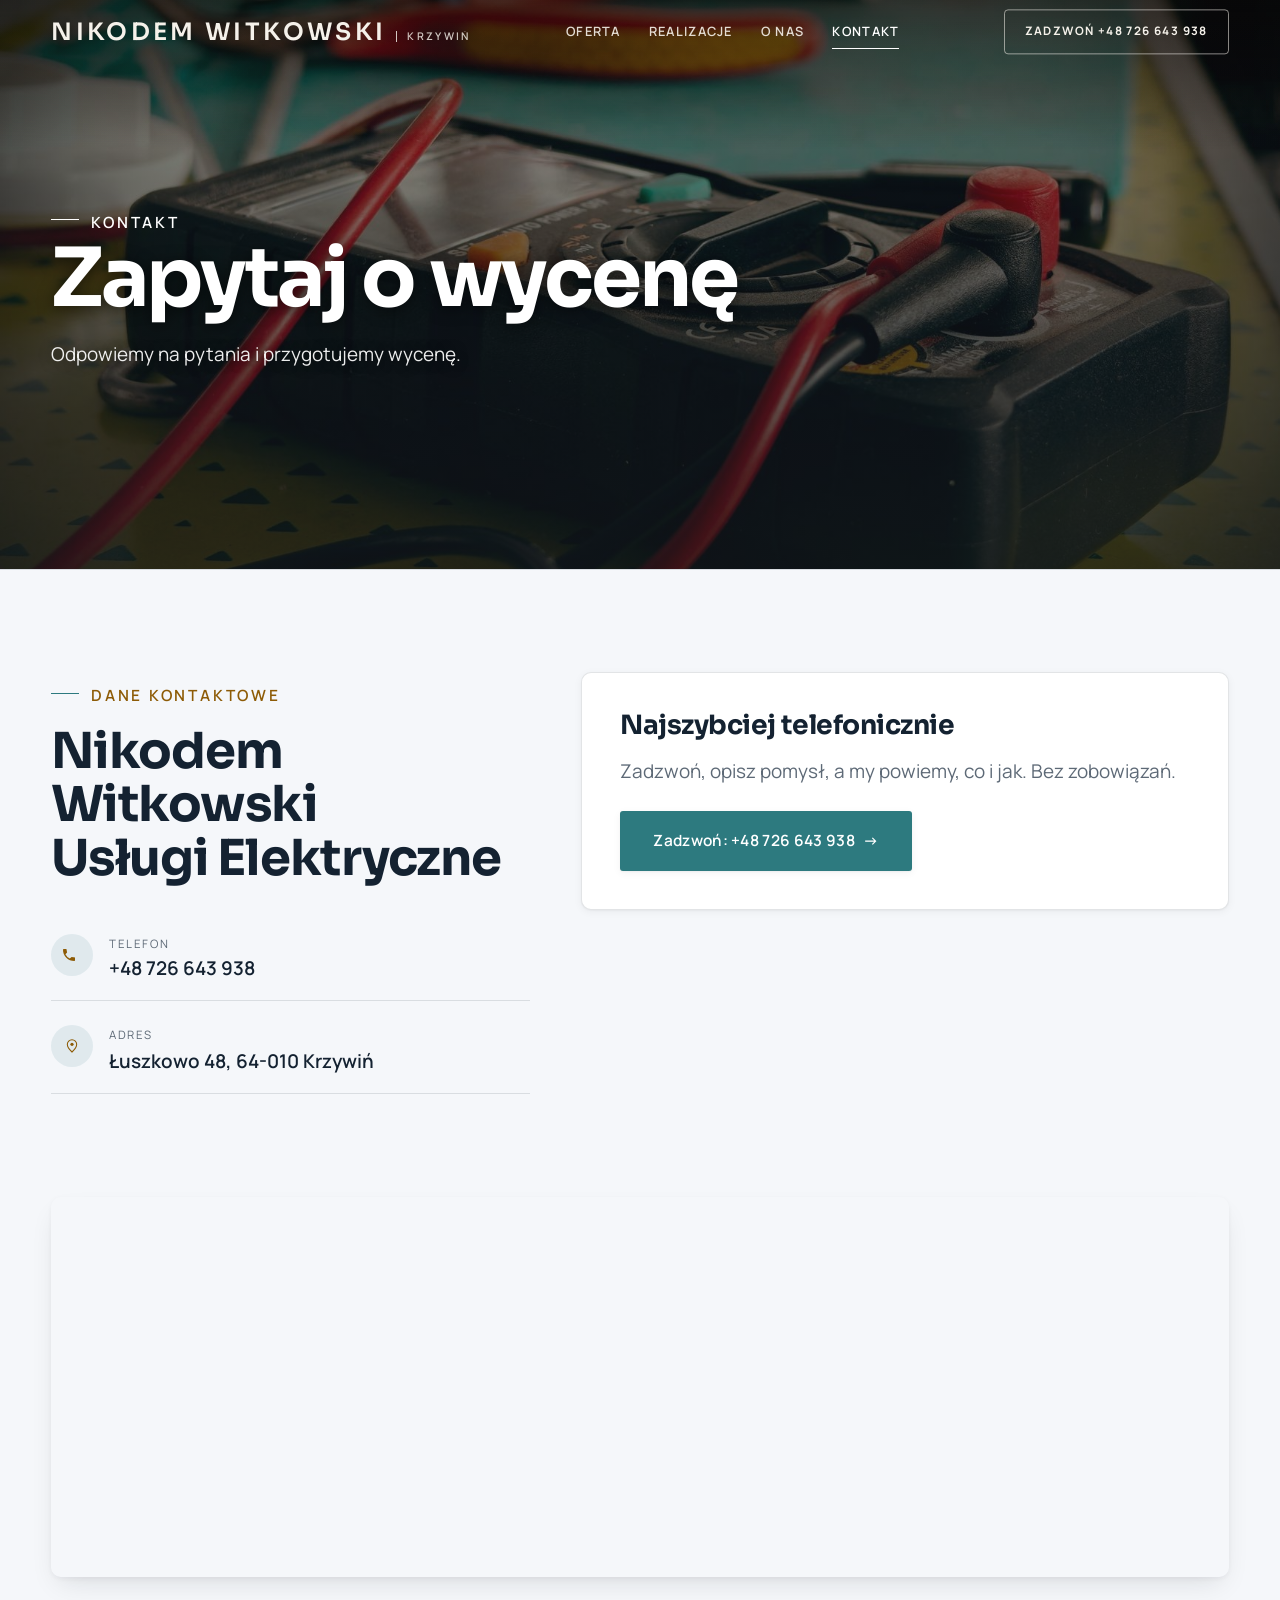
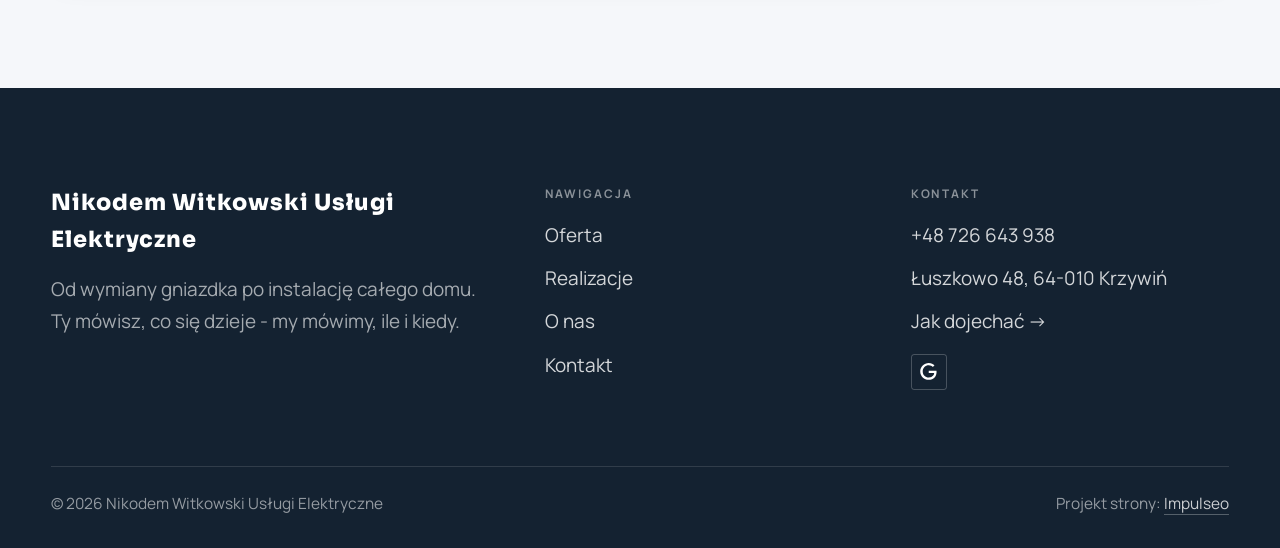
==== kontakt.html @ 025c67f3 "Strona demo: nikodem-witkowski-uslugi-elektryczne" ====
<!DOCTYPE html>
<html lang="pl">
<head>
<meta charset="UTF-8">
<meta name="viewport" content="width=device-width, initial-scale=1.0">
<title>Kontakt - Nikodem Witkowski Usługi Elektryczne</title>
<meta name="description" content="Kontakt Nikodem Witkowski Usługi Elektryczne - Łuszkowo 48, 64-010 Krzywiń">
<link rel="canonical" href="https://kris20032.github.io/nikodem-witkowski-uslugi-elektryczne/kontakt.html">
<meta name="robots" content="noindex, nofollow">
<meta property="og:type" content="website">
<meta property="og:locale" content="pl_PL">
<meta property="og:site_name" content="Nikodem Witkowski Usługi Elektryczne">
<meta property="og:title" content="Kontakt - Nikodem Witkowski Usługi Elektryczne">
<meta property="og:description" content="Kontakt Nikodem Witkowski Usługi Elektryczne - Łuszkowo 48, 64-010 Krzywiń">
<meta property="og:url" content="https://kris20032.github.io/nikodem-witkowski-uslugi-elektryczne/kontakt.html">
<meta property="og:image" content="https://kris20032.github.io/nikodem-witkowski-uslugi-elektryczne/img/og.jpg">
<meta property="og:image:width" content="1200">
<meta property="og:image:height" content="630">
<meta name="twitter:card" content="summary_large_image">
<link rel="preconnect" href="https://fonts.googleapis.com">
<link rel="preconnect" href="https://fonts.gstatic.com" crossorigin>
<link href="https://fonts.googleapis.com/css2?family=Sora:wght@600;700;800&family=Manrope:wght@400;500;600&display=swap" rel="stylesheet">
<link rel="stylesheet" href="assets/styles.css?v=4cf474de">
</head>
<body>

<header class="nav">
  <div class="wrap nav-inner">
    <a class="brand" href="index.html"><span class="name">Nikodem Witkowski</span><span class="sub">Krzywiń</span></a>
    <nav class="nav-links">
      <a href="oferta.html">Oferta</a>
      <a href="realizacje.html">Realizacje</a>
      <a href="o-nas.html">O nas</a>
      <a href="kontakt.html" class="active" aria-current="page">Kontakt</a>
      <a href="tel:+48726643938" class="btn btn-accent">Zadzwoń +48 726 643 938</a>
    </nav>
    <button class="nav-toggle" aria-label="Menu"><span></span><span></span><span></span></button>
  </div>
</header>

<main>
<section class="pagehead">
  <img src="img/g6.jpg" alt="Nikodem Witkowski Usługi Elektryczne - Zapytaj o wycenę" width="1731" height="1300" decoding="async">
  <div class="wrap">
    <span class="eyebrow">Kontakt</span>
    <h1>Zapytaj o wycenę</h1>
    <p>Odpowiemy na pytania i przygotujemy wycenę.</p>
  </div>
</section>
<section>
  <div class="wrap contact-grid">
    <div class="reveal">
      <span class="eyebrow">Dane kontaktowe</span>
      <h2 style="margin:var(--space-4) 0 var(--space-6)">Nikodem Witkowski Usługi Elektryczne</h2>
      <div class="info-list">
        <div class="info-row"><div class="ic"><svg class="ico-tel" width="16" height="16" viewBox="0 0 24 24" fill="none" aria-hidden="true"><path d="M6.6 10.8a15.5 15.5 0 0 0 6.6 6.6l2.2-2.2a1 1 0 0 1 1-.24 11.4 11.4 0 0 0 3.6.58 1 1 0 0 1 1 1V20a1 1 0 0 1-1 1A17 17 0 0 1 3 4a1 1 0 0 1 1-1h3.5a1 1 0 0 1 1 1c0 1.25.2 2.46.58 3.6a1 1 0 0 1-.25 1l-2.23 2.2Z" fill="currentColor"/></svg></div><div><div class="lbl">Telefon</div><a class="val" href="tel:+48726643938">+48 726 643 938</a></div></div>
        <div class="info-row"><div class="ic"><svg class="ico-pin" width="16" height="16" viewBox="0 0 24 24" fill="none" aria-hidden="true"><path d="M12 21s7-6.1 7-11.5A7 7 0 0 0 5 9.5C5 14.9 12 21 12 21Z" stroke="currentColor" stroke-width="1.6" fill="none"/><circle cx="12" cy="9.5" r="2.4" fill="currentColor"/></svg></div><div><div class="lbl">Adres</div><div class="val">Łuszkowo 48, 64-010 Krzywiń</div></div></div>
      </div>
    </div>
    <div class="reveal">
      <div class="form">
        <h3 style="margin-bottom:var(--space-4)">Najszybciej telefonicznie</h3>
        <p class="muted" style="margin-bottom:var(--space-5)">Zadzwoń, opisz pomysł, a my powiemy, co i jak. Bez zobowiązań.</p>
        <a href="tel:+48726643938" class="btn btn-accent" style="justify-content:center">Zadzwoń: +48 726 643 938 <span class="arr">→</span></a>
      </div>
    </div>
  </div>
</section>
<section style="padding-top:0">
  <div class="wrap reveal">
    <iframe class="map" title="Nikodem Witkowski Usługi Elektryczne - Krzywiń" src="https://maps.google.com/maps?q=52.0218185%2C16.8650344&z=15&output=embed" loading="lazy" referrerpolicy="no-referrer-when-downgrade"></iframe>
  </div>
</section>
</main>

<footer>
  <div class="wrap">
    <div class="foot-grid">
      <div class="foot-brand">
        <div class="name">Nikodem Witkowski Usługi Elektryczne</div>
        <p>Od wymiany gniazdka po instalację całego domu. Ty mówisz, co się dzieje - my mówimy, ile i kiedy.</p>
      </div>
      <div class="foot-col">
        <h4>Nawigacja</h4>
        <a href="oferta.html">Oferta</a>
        <a href="realizacje.html">Realizacje</a>
        <a href="o-nas.html">O nas</a>
        <a href="kontakt.html">Kontakt</a>
      </div>
      <div class="foot-col">
        <h4>Kontakt</h4>
        <a href="tel:+48726643938">+48 726 643 938</a>
        <p>Łuszkowo 48, 64-010 Krzywiń</p>
        <a href="https://maps.google.com/?cid=7391784618655946044&g_mp=Cidnb29nbGUubWFwcy5wbGFjZXMudjEuUGxhY2VzLlNlYXJjaFRleHQQAhgEIAA" target="_blank" rel="noopener">Jak dojechać →</a>
      <div class="foot-soc">
        <a class="soc" href="https://maps.google.com/?cid=7391784618655946044&g_mp=Cidnb29nbGUubWFwcy5wbGFjZXMudjEuUGxhY2VzLlNlYXJjaFRleHQQAhgEIAA" target="_blank" rel="noopener" aria-label="Google - Nikodem Witkowski Usługi Elektryczne"><svg viewBox="0 0 24 24" aria-hidden="true" focusable="false"><path d="M12.48 10.92v3.28h7.84c-.24 1.84-.853 3.187-1.787 4.133-1.147 1.147-2.933 2.4-6.053 2.4-4.827 0-8.6-3.893-8.6-8.72s3.773-8.72 8.6-8.72c2.6 0 4.507 1.027 5.907 2.347l2.307-2.307C18.747 1.44 16.133 0 12.48 0 5.867 0 .307 5.387.307 12s5.56 12 12.173 12c3.573 0 6.267-1.173 8.373-3.36 2.16-2.16 2.84-5.213 2.84-7.667 0-.76-.053-1.467-.173-2.053H12.48z" fill="currentColor"/></svg></a>
      </div>
      </div>
    </div>
    <div class="foot-bot">
      <span>© 2026 Nikodem Witkowski Usługi Elektryczne</span>
      <span>Projekt strony: <a class="foot-credit" href="https://impulseo.pl" target="_blank" rel="noopener">Impulseo</a></span>
    </div>
  </div>
</footer>
<div class="sticky-call"><a class="sc-call" href="tel:+48726643938"><svg class="ico-tel" width="16" height="16" viewBox="0 0 24 24" fill="none" aria-hidden="true"><path d="M6.6 10.8a15.5 15.5 0 0 0 6.6 6.6l2.2-2.2a1 1 0 0 1 1-.24 11.4 11.4 0 0 0 3.6.58 1 1 0 0 1 1 1V20a1 1 0 0 1-1 1A17 17 0 0 1 3 4a1 1 0 0 1 1-1h3.5a1 1 0 0 1 1 1c0 1.25.2 2.46.58 3.6a1 1 0 0 1-.25 1l-2.23 2.2Z" fill="currentColor"/></svg> Zadzwoń</a><a class="sc-quote" href="kontakt.html">Zadzwoń po wycenę</a></div>
<div class="demo-wazne" data-do="2026-11-03" data-cykl="3" hidden><svg class="dw-ico" width="13" height="13" viewBox="0 0 24 24" fill="none" aria-hidden="true"><circle cx="12" cy="12" r="8.6" stroke="currentColor" stroke-width="1.8"/><path d="M12 7.2V12l3.3 2" stroke="currentColor" stroke-width="1.8" stroke-linecap="round"/></svg><span class="dw-txt"></span></div>

<script src="assets/main.js"></script>
</body>
</html>
---- assets/styles.css ----
/* ============================================================
   STOLBASZ — premium, architektoniczny B2B fit-out
   Jasna paleta, zero brązu. System wg premium-web-craft.
   Projekt strony: Impulseo (impulseo.pl)
   ============================================================ */

:root{
  /* PALETA — jasna, architektoniczna, chłodna */
  --paper:#f5f7fa;          /* główne tło */
  --paper-2:#e7edf3;        /* sekcje alternatywne (chłodny jasny szary) */
  --paper-3:#e7edf3;        /* delikatne wypełnienia */
  --ink:#142231;            /* tekst główny — chłodny grafit */
  --ink-soft:#2c3e52;       /* nagłówki drugorzędne */
  --muted:#697785;          /* tekst poboczny */
  --line:rgba(20,34,49,.12);/* hairline */
  --accent:#e8a00c;         /* stonowany petrol-slate — jedyny akcent */
  --accent-d:#c47f06;
  --accent-soft:rgba(232,160,12,.10);
  --dark:#142231;           /* sekcje ciemne (stopka/CTA) */

  /* HOVER ZDJĘĆ — JEDEN standard dla całego silnika (decyzja K. 04.08.2026, artefakt z wariantami).
     AKTUALNE (K.+Szymon 09.08.2026, wybór z artefaktu 6 wariantów): zoom 1.05 przy 1.4s -
     przy tak długim czasie mocniejszy kadr NIE skacze, tylko „oddycha". Poprzedni standard
     (1.02 / .55s z 04.08) odbierany jako dynamiczny i szybki.
     Spoczynek lekko przygaszony, ale TYLKO tam, gdzie jest mysz (@media hover:hover) —
     na telefonie zdjęcia zostają w pełnej jasności. */
  --img-zoom:1.05;                   /* K.+Szymon 09.08: wariant F z artefaktu porównawczego */
  --img-rest:brightness(.95) saturate(.99);
  --img-hot:brightness(1.06) saturate(1.05);
  --img-dur:1.4s;                    /* K.+Szymon 09.08 (wariant F): powoli = elegancko */
  --img-ease:cubic-bezier(.16,.84,.44,1);  /* miękki ogon, efekt „oddychania" */

  /* ODSTĘPY — skala 4/8 */
  --space-1:4px; --space-2:8px; --space-3:12px; --space-4:16px; --space-5:24px;
  --space-6:32px; --space-7:48px; --space-8:64px; --space-9:96px; --space-10:128px;

  /* TYPOGRAFIA — fluid clamp() (skala podbita 16.07.2026: większe, czytelniejsze litery — uwaga Adama) */
  --text-sm:clamp(.9rem,.87rem + .12vw,1rem);
  --text-base:clamp(1.08rem,1.04rem + .18vw,1.2rem);
  --text-lg:clamp(1.24rem,1.15rem + .34vw,1.44rem);
  --text-h3:clamp(1.34rem,1.22rem + .55vw,1.66rem);
  --text-h2:clamp(2.1rem,1.66rem + 2.1vw,3.1rem);
  --text-h1:clamp(2.9rem,2.1rem + 4vw,5.1rem);

  /* PROMIENIE — architektoniczne, raczej ostre */
  --r-sm:3px; --r-md:6px; --r-lg:10px;

  /* RUCH */
  --ease:cubic-bezier(.25,.46,.45,.94); --dur:.24s;

  /* CIENIE — miękkie, warstwowe */
  --sh-sm:0 1px 2px rgba(16,24,32,.04), 0 2px 8px rgba(16,24,32,.05);
  --sh-md:0 2px 6px rgba(16,24,32,.05), 0 12px 28px -8px rgba(16,24,32,.12);
  --sh-lg:0 6px 14px rgba(16,24,32,.07), 0 26px 56px -18px rgba(16,24,32,.22);

  --hairline:1px solid var(--line);

  --font-display:'Sora','Manrope',sans-serif;
  --font-body:'Manrope',sans-serif;
}

*{box-sizing:border-box;margin:0;padding:0}
html{scroll-behavior:smooth}
body{
  font-family:var(--font-body);
  font-size:var(--text-base);
  line-height:1.65;
  color:var(--ink);
  background:var(--paper);
  -webkit-font-smoothing:antialiased;
  text-rendering:optimizeLegibility;
}
img{max-width:100%;height:auto;display:block}  /* height:auto = width/height z atrybutów trzyma proporcje (TOP#12) */
a{color:inherit;text-decoration:none}

.wrap{width:min(92%,1180px);margin-inline:auto}
section{padding-block:clamp(52px,6.5vw,96px)}

h1,h2,h3{font-family:var(--font-display);font-weight:700;line-height:1.08;letter-spacing:-.02em;color:var(--ink)}
h1{font-size:var(--text-h1);letter-spacing:-.035em}
h2{font-size:var(--text-h2);letter-spacing:-.025em}
h3{font-size:var(--text-h3)}
/* MIARA — długość wiersza. WCAG 2.2 SC 1.4.8: max 80 znaków; Butterick: 45–90.
   68ch daje realnie 72–78 znaków polskiego tekstu, czyli z zapasem pod granicą.
   Wcześniej limit miał TYLKO <p> — <li>, <blockquote> i <dd> nie miały żadnego,
   i to jedyny powód, dla którego 23 bloki na dwóch oddanych stronach jadą po
   83–106 znaków w wierszu (pomiar 07.08.2026, bramka `miara`).
   ⚠️ Listy i definicje ograniczamy TYLKO bez klasy: `ul`/`ol` z klasą to u nas
   układ (siatki kafli, menu), a nie tekst ciągły — tam miarę wyznacza układ. */
/* 60ch, nie 68ch (K. 10.08): po zmianie fontów na węższe kroje (DM Sans i spółka)
   w 68ch mieściło się ~90 znaków - bramka pikselowa słusznie zgłaszała przekroczenie
   granicy 80. Pomiar na żywej przeglądarce: 60ch = 90 znaków, 53ch = ~78 znaków, czyli normę WCAG 1.4.8. */
:root{ --miara:53ch }
p{max-width:min(100%,var(--miara))}
blockquote,
ul:not([class])>li, ol:not([class])>li,
dl:not([class])>dd{max-width:min(100%,var(--miara))}

/* ⚠️ Świadomie BEZ wyjątku `.tile p,.card p,.svc p{max-width:none}`, choć nasuwa się sam:
   te akapity BYŁY już ograniczone (stare `p{max-width:65ch}`), więc „wyjątek" nie odblokowałby
   niczego nowego — tylko ROZLUŹNIŁ stan sprzed zmiany na wszystkich demach naraz.
   `figcaption` żadna z reguł wyżej nie dotyczy, więc też nie potrzebuje zwolnienia. */

/* ŁAMANIE. `balance` wyrównuje długości wierszy w nagłówku, `pretty` pilnuje ostatniego
   wiersza akapitu, żeby nie został w nim jeden wyraz. Obsługiwane od Chrome 117 /
   Safari 17.5; starsze przeglądarki po prostu ignorują tę własność.
   `text-wrap:pretty` nie występowało dotąd ANI RAZ w silniku ani w repo klientów. */
h1,h2,h3,.lead,.lede{text-wrap:balance}
p,li,blockquote,dd{text-wrap:pretty}

.eyebrow{
  font-family:var(--font-body);
  font-size:var(--text-sm);
  font-weight:600;
  letter-spacing:.18em;
  text-transform:uppercase;
  color:var(--accent);
  display:inline-flex;align-items:center;gap:var(--space-3);
}
/* flex:none + margin-top = kreska trzyma się PIERWSZEJ linii. Wcześniej align-items:center
   centrowało ją względem całego bloku i przy zawinięciu (długi kicker typu
   „…WNĘTRZ · LESZNO · OD 2019") druga linia lądowała z brzydkim wcięciem. */
.eyebrow{align-items:flex-start}
.eyebrow>*,.eyebrow{text-wrap:balance}   /* dlugi kicker lamal sie na sierote typu samo „2019" w drugiej linii */
.eyebrow::before{content:"";width:28px;height:1px;background:var(--accent);display:inline-block;flex:none;margin-top:.62em}

.muted{color:var(--muted)}
.lead{font-size:var(--text-lg);line-height:1.55;color:var(--ink-soft);max-width:50ch}

/* ---------- BUTTONS ---------- */
.btn{
  display:inline-flex;align-items:center;gap:var(--space-2);
  font-weight:600;font-size:var(--text-sm);letter-spacing:.02em;
  padding:var(--space-4) var(--space-6);
  border-radius:var(--r-sm);
  transition:transform var(--dur) var(--ease),box-shadow var(--dur) var(--ease),background var(--dur) var(--ease);
  cursor:pointer;border:1px solid transparent;
}
.btn-accent{background:var(--accent);color:#fff;box-shadow:var(--sh-sm)}
.btn-accent:hover{background:var(--accent-d);transform:translateY(-2px);box-shadow:var(--sh-md)}
.btn-accent:active{transform:translateY(0);box-shadow:var(--sh-sm)}
.btn-ghost{background:transparent;color:var(--ink);border-color:var(--line)}
.btn-ghost:hover{border-color:var(--accent);color:var(--accent);transform:translateY(-2px)}
.btn-light{background:#fff;color:var(--ink);box-shadow:var(--sh-sm)}
.btn-light:hover{transform:translateY(-2px);box-shadow:var(--sh-md)}
.btn .arr{transition:transform var(--dur) var(--ease)}
.btn:hover .arr{transform:translateX(4px)}

/* ---------- NAV ---------- */
.nav{
  position:sticky;top:0;z-index:50;
  background:color-mix(in srgb,var(--paper) 88%,transparent);
  backdrop-filter:saturate(140%) blur(10px);
  border-bottom:var(--hairline);
}
.nav-inner{display:flex;align-items:center;justify-content:space-between;gap:var(--space-5);height:72px}
/* ANTY-NACHODZENIE (K. 05.08.2026): długa nazwa firmy + przycisk z pełnym numerem nie mieściły się w pasku
   i flex ściskał linki PONIŻEJ ich treści - "Kontakt" wchodził na ramkę "Zadzwoń +48 ...". Teraz ustępuje
   nazwa marki (skrót wielokropkiem), a menu i przycisk nigdy się nie kurczą ani nie zachodzą na siebie. */
.brand{display:flex;flex-direction:column;line-height:1;min-width:0;flex:0 1 auto}
.brand .name{font-family:var(--font-display);font-weight:800;font-size:1.35rem;letter-spacing:.04em;white-space:nowrap;overflow:hidden;text-overflow:ellipsis}
.brand .sub{font-size:.62rem;letter-spacing:.34em;text-transform:uppercase;color:var(--muted);margin-top:5px;white-space:nowrap;overflow:hidden;text-overflow:ellipsis}
.nav-links{display:flex;align-items:center;gap:var(--space-6);flex:0 0 auto}
.nav-links a{font-size:var(--text-sm);font-weight:500;color:var(--ink-soft);position:relative;padding-block:4px;white-space:nowrap;transition:color var(--dur) var(--ease)}
.nav-links a::after{content:"";position:absolute;left:0;bottom:0;width:0;height:1.5px;background:var(--accent);transition:width var(--dur) var(--ease)}
.nav-links a:hover,.nav-links a.active{color:var(--ink)}
.nav-links a:hover::after,.nav-links a.active::after{width:100%}
.nav-links .btn{padding:var(--space-2) var(--space-5)}
/* przyciski w nav: właściwy kolor (przebij .nav-links a) + bez podkreślenia */
.nav-links a.btn-accent{color:#fff}
.nav-links a.btn-ghost,.nav-links a.btn-light{color:var(--ink)}
/* CTA w pasku: NIE podkreślenie spod linków menu, ale ten sam przelatujący błysk,
   co na wszystkich innych przyciskach (zgłoszenie K. 13.08.2026 - „na hero jest efekt
   światła przechodzącego przez przycisk, na navbarze go nie ma, a mają być identyczne").
   Reguła `.nav-links a::after` jest silniejsza od `.btn::after`, więc trzeba jej
   geometrię wyzerować i wpisać połysk z nazwy - samo `display:none` gasiło efekt. */
.nav-links a.btn::after{
  display:block;content:"";position:absolute;inset:0;z-index:-1;pointer-events:none;
  width:auto;height:auto;border-radius:inherit;   /* kasuje geometrię podkreślenia (width:0;height:1.5px) */
  background:linear-gradient(100deg,transparent 32%,rgba(255,255,255,.20) 50%,transparent 68%);
  translate:-120% 0}
@media (prefers-reduced-motion:no-preference){
  .nav-links a.btn:hover::after{translate:120% 0;transition:translate .75s var(--mt-ease,cubic-bezier(.16,.84,.44,1))}
}
.nav-toggle{display:none;background:none;border:none;cursor:pointer;flex-direction:column;gap:5px;padding:8px}
.nav-toggle span{width:24px;height:2px;background:var(--ink);transition:var(--dur)}
/* Ciasny zakres MIĘDZY menu mobilnym a pełnym pulpitem: zbijamy odstępy i nazwę marki,
   żeby wszystko zmieściło się naturalnie, zanim w ogóle dojdzie do skracania wielokropkiem. */
@media(max-width:1280px) and (min-width:921px){
  .nav-links{gap:var(--space-4)}
  .nav-links .btn{padding:var(--space-2) var(--space-4)}
  .brand .name{font-size:1.15rem}
}

/* ---------- HERO (split) ---------- */
.hero{position:relative;overflow:hidden;border-bottom:var(--hairline)}
.hero-grid{display:grid;grid-template-columns:1.05fr .95fr;gap:clamp(24px,4vw,60px);align-items:center;
  padding-block:clamp(36px,4.5vw,64px)}
.hero-copy .eyebrow{margin-bottom:var(--space-5)}
.hero-copy h1{margin-bottom:var(--space-5)}
.hero-copy .lead{margin-bottom:var(--space-7)}
.hero-actions{display:flex;flex-wrap:wrap;gap:var(--space-4)}
.hero-art{position:relative;aspect-ratio:4/3;border-radius:var(--r-lg);overflow:hidden;box-shadow:var(--sh-lg)}
.hero-art img{width:100%;height:100%;object-fit:cover}
.hero-art::after{content:"";position:absolute;inset:0;background:linear-gradient(180deg,transparent 55%,rgba(18,24,28,.28))}
.hero-badge{position:absolute;left:var(--space-5);bottom:var(--space-5);z-index:2;
  background:rgba(252,252,251,.94);backdrop-filter:blur(4px);
  border-radius:var(--r-md);padding:var(--space-4) var(--space-5);box-shadow:var(--sh-md);max-width:78%}
.hero-badge strong{display:block;font-family:var(--font-display);font-size:1rem;letter-spacing:-.01em}
.hero-badge span{font-size:var(--text-sm);color:var(--muted)}

/* ---------- HERO duży / kinowy (strona główna) ---------- */
.hero-cine{position:relative;min-height:clamp(560px,82vh,840px);min-height:clamp(560px,82svh,840px);display:flex;align-items:center;overflow:hidden;border-bottom:var(--hairline)}
.hero-cine>img{position:absolute;inset:0;width:100%;height:100%;object-fit:cover;z-index:0}
.hero-cine::after{content:"";position:absolute;inset:0;z-index:1;
  background:linear-gradient(95deg,rgba(13,18,23,.86) 0%,rgba(13,18,23,.64) 32%,rgba(13,18,23,.24) 62%,rgba(13,18,23,.04) 100%)}
.hero-cine .wrap{position:relative;z-index:2;padding-block:var(--space-8)}
.hero-cine .hero-copy{max-width:660px}
.hero-cine .eyebrow{color:#fff;margin-bottom:var(--space-5)}
.hero-cine .eyebrow::before{background:#fff}
.hero-cine h1{color:#fff;margin-bottom:var(--space-5);font-size:clamp(2.9rem,2rem + 4.4vw,5.2rem);text-wrap:balance}
.hero-cine .lead{color:rgba(255,255,255,.92);max-width:48ch;margin-bottom:var(--space-7)}
.hero-cine .hero-actions{display:flex;flex-wrap:wrap;gap:var(--space-4)}
/* NISKIE OKNO (laptop z dokiem i paskami przeglądarki ma ~700-780 px wysokości widoku):
   H1 do 5.2rem + długi lead nie mieściły się i przyciski wypadały POD krawędź ekranu -
   klient widział stronę bez ani jednego CTA. Skalujemy w dół, zamiast przycinać treść. */
@media(min-width:821px) and (max-height:820px){
  .hero-cine{min-height:clamp(520px,94svh,780px)}
  .hero-cine .wrap{padding-block:var(--space-6)}
  .hero-cine h1{font-size:clamp(2.2rem,1.5rem + 2.6vw,3.6rem);margin-bottom:var(--space-4)}
  .hero-cine .eyebrow{margin-bottom:var(--space-4)}
  .hero-cine .lead{margin-bottom:var(--space-5);max-width:44ch}
}
@media(max-width:680px){
  .hero-cine{min-height:clamp(520px,76vh,640px);min-height:clamp(520px,76svh,640px);align-items:flex-end}
  .hero-cine::after{background:linear-gradient(0deg,rgba(13,18,23,.9) 6%,rgba(13,18,23,.45) 55%,rgba(13,18,23,.25) 100%)}
  .hero-cine .wrap{padding-bottom:var(--space-9)}
  /* TELEFON (~90% oglądających): lead potrafił zająć 8 linii i zepchnąć CTA poza pierwszy ekran.
     Zwężamy interlinię i skalę - treści nie ucinamy, bo to ona sprzedaje. */
  .hero-cine .lead{font-size:.98rem;line-height:1.5;margin-bottom:var(--space-5)}
  .hero-cine .eyebrow{font-size:.72rem;letter-spacing:.13em;margin-bottom:var(--space-4)}
  .hero-cine .eyebrow::before{width:20px}
  .hero-cine h1{margin-bottom:var(--space-4)}
}

/* full-bleed hero variant (podstrony) */
.pagehead{position:relative;min-height:46vh;min-height:46svh;display:flex;align-items:flex-end;overflow:hidden;border-bottom:var(--hairline)}
.pagehead img{position:absolute;inset:0;width:100%;height:100%;object-fit:cover}
/* 10.08.2026 (decyzja K.): mocniejsze przyciemnienie + cień pod tekstem. Bramka mierzyła na
   nagłówkach podstron 3,38-3,43:1 przy wymaganych 4,5 — jasne zdjęcie (hala, śnieg, niebo)
   podchodziło pod biały tekst. Zdjęcia klientów są różne, więc kontrast musi dawać WARSTWA,
   a nie szczęśliwy dobór kadru. */
.pagehead::after{content:"";position:absolute;inset:0;background:linear-gradient(180deg,rgba(18,24,28,.40),rgba(18,24,28,.76))}
.pagehead .wrap{position:relative;z-index:2;padding-block:var(--space-9);color:#fff}
.pagehead h1{color:#fff;max-width:18ch;text-shadow:0 2px 16px rgba(0,0,0,.55)}
.pagehead .eyebrow{color:#fff}
.pagehead .eyebrow::before{background:#fff}
.pagehead p{color:rgba(255,255,255,.92);margin-top:var(--space-4);max-width:54ch;text-shadow:0 1px 12px rgba(0,0,0,.5)}

/* ---------- STRIP (pasek skrótów / liczby) ---------- */
.strip{background:var(--dark);color:#fff}
/* PASEK HASEŁ — standard 04.08.2026 (decyzja K.): 5 haseł w JEDNYM rzędzie, tekst WYŚRODKOWANY,
   węższe marginesy boczne niż reszta strony (pasek ma iść szerzej), równe wysokości kolumn. */
.strip .wrap{width:min(96%,1440px);display:grid;grid-template-columns:repeat(5,1fr);
  gap:var(--space-5);padding-block:var(--space-7);align-items:stretch}
.strip .item .k{font-family:var(--font-display);font-size:clamp(1.05rem,.82rem + .85vw,1.55rem);
  font-weight:800;letter-spacing:-.02em;color:#fff;line-height:1.18;text-wrap:balance}
.strip .item .v{font-size:var(--text-sm);color:rgba(255,255,255,.66);margin-top:var(--space-2);line-height:1.4}
.strip .item{border-left:2px solid var(--accent);padding-inline:var(--space-4);
  text-align:center;display:flex;flex-direction:column;justify-content:center}
/* liczba kolumn = liczba haseł, żeby ostatnie nie zostawało samo w drugim rzędzie.
   Klasę n-N nadaje multipage.py; domyślnie (bez klasy) pasek jest 5-kolumnowy. */
.strip.n-2 .wrap{grid-template-columns:repeat(2,1fr)}
.strip.n-3 .wrap{grid-template-columns:repeat(3,1fr)}
.strip.n-4 .wrap{grid-template-columns:repeat(4,1fr);gap:var(--space-6)}
.strip.n-4 .item .k{font-size:clamp(1.3rem,1rem + 1.1vw,2rem)}
.strip.n-6 .wrap{grid-template-columns:repeat(6,1fr);gap:var(--space-4)}
.strip.n-6 .item .k{font-size:clamp(.98rem,.8rem + .7vw,1.35rem)}
/* równe łamanie: zamiast "długa linia + jedno słowo" obie linie zbliżonej długości */
.strip .item .k{text-wrap:balance}

/* ---------- SECTION HEAD ---------- */
.head{max-width:48rem;margin-bottom:var(--space-8)}
.head.center{margin-inline:auto;text-align:center}
.head .eyebrow{margin-bottom:var(--space-4)}
.head h2{margin-bottom:var(--space-4)}
.head p{color:var(--muted);font-size:var(--text-lg);line-height:1.55}
.head.center p{margin-inline:auto}

/* ---------- INTRO SPLIT ---------- */
.split{display:grid;grid-template-columns:.92fr 1.08fr;gap:clamp(28px,5vw,80px);align-items:center}
.split.rev{grid-template-columns:1.08fr .92fr}
.split.rev .split-art{order:-1}
.split-art{position:relative;aspect-ratio:5/4;border-radius:var(--r-lg);overflow:hidden;box-shadow:var(--sh-lg)}
.split-art img{width:100%;height:100%;object-fit:cover}
.split-copy h2{margin-bottom:var(--space-5)}
.split-copy p+p{margin-top:var(--space-4)}
.split-copy .btn{margin-top:var(--space-6)}

/* ---------- SERVICES (zakres) ---------- */
.svc-grid{display:grid;grid-template-columns:repeat(auto-fit,minmax(280px,1fr));gap:var(--space-5)}
.svc{background:#fff;border:var(--hairline);border-radius:var(--r-md);padding:var(--space-7) var(--space-6);
  transition:transform var(--dur) var(--ease),box-shadow var(--dur) var(--ease),border-color var(--dur) var(--ease);
  position:relative;overflow:hidden}
.svc::before{content:"";position:absolute;left:0;top:0;width:3px;height:0;background:var(--accent);transition:height var(--dur) var(--ease)}
.svc:hover{transform:translateY(-4px);box-shadow:var(--sh-md);border-color:transparent}
.svc:hover::before{height:100%}
.svc .ic{font-family:var(--font-display);font-size:.8rem;font-weight:700;letter-spacing:.12em;color:var(--accent);margin-bottom:var(--space-4)}
.svc h3{margin-bottom:var(--space-3);font-size:1.22rem}
.svc p{color:var(--muted);font-size:var(--text-base);line-height:1.6}

/* big detailed service rows */
.svc-row{display:grid;grid-template-columns:.8fr 1.2fr;gap:clamp(20px,4vw,60px);align-items:center;padding-block:var(--space-8)}
.svc-row+.svc-row{border-top:var(--hairline)}
.svc-row.rev{grid-template-columns:1.2fr .8fr}
/* Naprzemienny układ wierszy oferty: co drugi wiersz ma zdjęcie po PRAWEJ.
   Było `order:-1` — martwy kod, bo zdjęcie i tak jest pierwszym dzieckiem w HTML,
   więc wszystkie wiersze wyglądały identycznie (zdjęcie zawsze z lewej), a `rev`
   zmieniało tylko szerokość kolumn. Znalezione 29.07.2026 przy różnicowaniu kierunków
   animacji (pomiar pozycji: art.mid 390/502 przy row.mid 756 — zawsze lewa strona). */
.svc-row.rev .svc-row-art{order:2}
.svc-row-art{aspect-ratio:4/3;border-radius:var(--r-md);overflow:hidden;box-shadow:var(--sh-md)}
.svc-row-art img{width:100%;height:100%;object-fit:cover}
.svc-row h3{font-size:1.5rem;margin-bottom:var(--space-4)}
.svc-row .num{font-family:var(--font-display);font-size:.85rem;font-weight:700;letter-spacing:.14em;color:var(--accent);display:block;margin-bottom:var(--space-3)}
.svc-row ul{list-style:none;margin-top:var(--space-4);display:flex;flex-direction:column;gap:var(--space-2)}
.svc-row li{position:relative;padding-left:var(--space-5);color:var(--muted);font-size:var(--text-base)}
.svc-row li::before{content:"";position:absolute;left:0;top:.62em;width:8px;height:1px;background:var(--accent)}

/* ---------- GALLERY (realizacje) ---------- */
.gallery{display:grid;grid-template-columns:repeat(12,1fr);gap:var(--space-4);grid-auto-rows:200px}
/* GALERIA MASONRY — pionowe zdjęcia (portrety beauty/wellness) bez przycinania: kolumny, height auto */
.gallery-masonry{column-count:3;column-gap:var(--space-4)}
@media(max-width:900px){.gallery-masonry{column-count:2}}
@media(max-width:560px){.gallery-masonry{column-count:1}}
.gallery-masonry .m-tile{break-inside:avoid;margin:0 0 var(--space-4);padding:0;position:relative;overflow:hidden;border-radius:var(--r-md);border:1px solid var(--line)}
.gallery-masonry .m-tile img{width:100%;height:auto;display:block}
.gallery-masonry .m-tile .cap{position:absolute;left:0;right:0;bottom:0;padding:var(--space-4);color:#fff;background:linear-gradient(0deg,rgba(0,0,0,.55),transparent);font-size:var(--text-sm)}
.gallery-masonry .m-tile .cap small{display:block;font-weight:400;opacity:.78;letter-spacing:.04em;text-transform:uppercase;font-size:.66rem;margin-top:3px}
.tile{position:relative;overflow:hidden;border-radius:var(--r-md);box-shadow:var(--sh-sm);
  transition:transform var(--dur) var(--ease),box-shadow var(--dur) var(--ease)}
.tile img{width:100%;height:100%;object-fit:cover;
  transition:transform var(--img-dur) var(--img-ease),filter var(--img-dur) var(--img-ease)}
.tile:hover{box-shadow:var(--sh-md)}
.tile .cap{position:absolute;left:0;right:0;bottom:0;padding:var(--space-5) var(--space-4) var(--space-4);
  /* mocniejszy spad + cien pod tekstem: na JASNYCH zdjeciach klienta (biale fronty, sciany)
     slaby gradient dawal kontrast ~1.5:1 zamiast wymaganych 3.6:1 (bramka wygladu, 10.08.2026) */
  background:linear-gradient(transparent 10%,rgba(18,24,28,.55) 40%,rgba(18,24,28,.88) 68%,rgba(18,24,28,.99));color:#fff;
  text-shadow:0 1px 2px rgba(0,0,0,.85),0 2px 10px rgba(0,0,0,.55);
  font-size:var(--text-sm);font-weight:600;letter-spacing:.01em;
  opacity:0;transform:translateY(8px);transition:var(--dur) var(--ease)}
.tile:hover .cap{opacity:1;transform:translateY(0)}
.tile .cap small{display:block;font-weight:400;opacity:.78;letter-spacing:.04em;text-transform:uppercase;font-size:.66rem;margin-top:3px}
/* bento spans */
.t-wide{grid-column:span 6}
.t-tall{grid-column:span 6;grid-row:span 2}
.t-std{grid-column:span 6}
.t-third{grid-column:span 4}
.t-two3{grid-column:span 8}

/* ---------- TRUST / WIARYGODNOŚĆ ---------- */
.trust{background:var(--paper-2)}
.trust-grid{display:grid;grid-template-columns:repeat(auto-fit,minmax(240px,1fr));gap:var(--space-5);margin-top:var(--space-7)}
.trust-card{background:#fff;border-radius:var(--r-md);padding:var(--space-7) var(--space-6);box-shadow:var(--sh-sm);border-top:3px solid var(--accent)}
.trust-card .big{font-family:var(--font-display);font-size:clamp(1.8rem,1.3rem + 1.6vw,2.6rem);font-weight:800;letter-spacing:-.02em;color:var(--ink);line-height:1}
.trust-card h3{font-size:1.12rem;margin:var(--space-3) 0 var(--space-2)}
.trust-card p{color:var(--muted);font-size:var(--text-base);line-height:1.55}

/* ---------- CTA band ---------- */
.cta{background:var(--dark);color:#fff;position:relative;overflow:hidden}
/* telefon w CTA: na ciemnym tle biały (domyślnie), rodziny z JASNYM tłem CTA
   nadpisują to u siebie - wcześniej kolor siedział w stylu inline i wygrywał z rodziną. */
.cta .btn-ghost-cta{color:#fff;border-color:rgba(255,255,255,.3)}
.cta .wrap{display:grid;grid-template-columns:1.4fr .6fr;gap:var(--space-7);align-items:center;position:relative;z-index:2}
.cta h2{color:#fff;max-width:20ch}
.cta p{color:rgba(255,255,255,.74);margin-top:var(--space-4)}
.cta-actions{display:flex;flex-direction:column;gap:var(--space-3);align-items:flex-start}
.cta::before{content:"";position:absolute;right:-80px;top:-80px;width:360px;height:360px;border-radius:50%;
  background:radial-gradient(circle,var(--accent-soft),transparent 70%)}

/* ---------- CONTACT ---------- */
.contact-grid{display:grid;grid-template-columns:.85fr 1.15fr;gap:clamp(28px,4vw,56px);align-items:start}
.info-list{display:flex;flex-direction:column;gap:var(--space-2)}
.info-row{display:flex;gap:var(--space-4);align-items:flex-start;padding-block:var(--space-4);border-bottom:var(--hairline)}
.info-row .ic{flex:none;width:42px;height:42px;display:grid;place-items:center;border-radius:50%;
  background:var(--accent-soft);color:var(--accent);font-size:1.05rem}
.info-row .lbl{font-size:.72rem;letter-spacing:.14em;text-transform:uppercase;color:var(--muted)}
.info-row .val{font-weight:600;font-size:var(--text-base);margin-top:2px}
.info-row a.val:hover{color:var(--accent)}
.map{border:none;border-radius:var(--r-lg);box-shadow:var(--sh-md);width:100%;height:100%;min-height:380px;filter:grayscale(.2) contrast(1.02)}
.form{background:#fff;border:var(--hairline);border-radius:var(--r-lg);padding:clamp(24px,3vw,40px);box-shadow:var(--sh-sm)}
.form .fld{margin-bottom:var(--space-5)}
.form label{display:block;font-size:var(--text-sm);font-weight:600;margin-bottom:var(--space-2)}
.form input,.form textarea{width:100%;font-family:inherit;font-size:var(--text-base);color:var(--ink);
  padding:var(--space-4);border:var(--hairline);border-radius:var(--r-sm);background:var(--paper);transition:border-color var(--dur)}
.form input:focus,.form textarea:focus{outline:none;border-color:var(--accent);background:#fff}
.form textarea{resize:vertical;min-height:120px}
.form .note{font-size:var(--text-sm);color:var(--muted);margin-top:var(--space-3)}

/* ---------- FOOTER ---------- */
footer{background:var(--dark);color:#fff;padding-block:var(--space-9) var(--space-6)}
.foot-grid{display:grid;grid-template-columns:1.4fr 1fr 1fr;gap:var(--space-7);margin-bottom:var(--space-8)}
.foot-brand .name{font-family:var(--font-display);font-weight:800;font-size:1.4rem;letter-spacing:.04em}
.foot-brand p{color:rgba(255,255,255,.62);margin-top:var(--space-4);font-size:var(--text-base);max-width:38ch}
.foot-col h4{font-size:.74rem;letter-spacing:.16em;text-transform:uppercase;color:rgba(255,255,255,.5);margin-bottom:var(--space-4)}
.foot-col a,.foot-col p{display:block;color:rgba(255,255,255,.82);font-size:var(--text-base);margin-bottom:var(--space-3)}
.foot-col a:hover{color:#fff}
.foot-bot{border-top:1px solid rgba(255,255,255,.12);padding-top:var(--space-5);display:flex;justify-content:space-between;flex-wrap:wrap;gap:var(--space-3);
  font-size:var(--text-sm);color:rgba(255,255,255,.55)}
.foot-bot a:hover{color:#fff}
/* Podpis w stopce = klikalny link do impulseo.pl (31.07.2026). Ma być WIDOCZNIE klikalny,
   ale nie krzyczeć - stąd sam kolor jaśniejszy + delikatne podkreślenie na najeździe. */
.foot-bot a.foot-credit{color:rgba(255,255,255,.78);text-decoration:none;border-bottom:1px solid rgba(255,255,255,.28)}
.foot-bot a.foot-credit:hover{color:#fff;border-bottom-color:#fff}

/* ---------- REVEAL ---------- */
.reveal{opacity:0;transform:translateY(22px);transition:opacity .6s var(--ease),transform .6s var(--ease)}
.reveal.in{opacity:1;transform:none}

/* ---------- RESPONSIVE ---------- */
@media(max-width:920px){
  .hero-grid,.split,.split.rev,.svc-row,.svc-row.rev,.cta .wrap,.contact-grid,.foot-grid{grid-template-columns:1fr}
  .split.rev .split-art,.svc-row.rev .svc-row-art{order:0}
  .hero-art{aspect-ratio:16/10;max-height:420px}
  .strip .wrap,.strip.n-2 .wrap,.strip.n-3 .wrap,.strip.n-4 .wrap,.strip.n-6 .wrap{grid-template-columns:repeat(2,1fr);gap:var(--space-6)}
  .strip .item .k,.strip.n-6 .item .k{font-size:clamp(1.3rem,1.1rem + 1vw,2rem)}
  .gallery{grid-auto-rows:180px}
  .t-wide,.t-tall,.t-std,.t-third,.t-two3{grid-column:span 6}
  .t-tall{grid-row:span 1}
  .cta-actions{flex-direction:row;flex-wrap:wrap}
  .foot-grid{gap:var(--space-6)}
}
@media(max-width:680px){
  .nav-links{position:fixed;inset:72px 0 auto 0;background:var(--paper);flex-direction:column;align-items:stretch;
    gap:0;padding:var(--space-4) 6%;border-bottom:var(--hairline);box-shadow:var(--sh-md);
    transform:translateY(-120%);transition:transform var(--dur) var(--ease)}
  .nav-links.open{transform:translateY(0)}
  .nav-links a{padding-block:var(--space-4);border-bottom:var(--hairline)}
  .nav-links .btn{margin-top:var(--space-3);justify-content:center}
  .nav-toggle{display:flex}
  .strip .wrap,.strip.n-2 .wrap,.strip.n-3 .wrap,.strip.n-4 .wrap,.strip.n-6 .wrap{grid-template-columns:1fr}
  .gallery{grid-template-columns:repeat(6,1fr)}
  .foot-grid{grid-template-columns:1fr}
}
@media(prefers-reduced-motion:reduce){
  /* audyt 09.08 TOP#14: samo skrócenie duration przy animacji INFINITE = stroboskop
     (pętla .01ms miga ekranem); iteration-count:1 gasi pętlę naprawdę. Pseudoelementy
     też - tła hero (gastro/studio) animują ::before/img, blanket na * ich nie łapał. */
  *,*::before,*::after{animation-duration:.01ms!important;animation-iteration-count:1!important;animation-delay:0s!important;transition:none!important}
  .reveal{opacity:1!important;transform:none!important}
  html{scroll-behavior:auto}
}

/* ============================================================
   PREMIUM LAYER — destylat deep-researchu branż (anty-AI, spokój).
   Zmienne STOLBASZ (--accent/--ink/--paper/--line/--dark). Ruch ledwo
   zauważalny, krzywa cubic-bezier(.16,.84,.44,1); prefers-reduced-motion
   pokryte blanketem wyżej. Karty hairline zamiast cieni = #1 sygnał „nie-AI".
   ============================================================ */

/* więcej oddechu między sekcjami (liderzy: 110-130px) */
section{padding-block:clamp(64px,8vw,128px)}

/* 1) Aksamitny reveal — dłuższa, miękka krzywa zamiast „skoku" */
.reveal{transition:opacity .9s cubic-bezier(.16,.84,.44,1),transform .9s cubic-bezier(.16,.84,.44,1);will-change:opacity,transform}
/* stagger TYLKO w galerii (tam pozycja = porządek dzieci) */
.gallery .reveal:nth-child(2){transition-delay:.07s}
.gallery .reveal:nth-child(3){transition-delay:.14s}
.gallery .reveal:nth-child(4){transition-delay:.21s}
.gallery .reveal:nth-child(5){transition-delay:.28s}
.gallery .reveal:nth-child(6){transition-delay:.35s}

/* 2) Hero STATYCZNY na .hero-cine — Ken Burns CAŁKIEM WYŁĄCZONY 26.06 (3. zgłoszenie Szymona).
   GENEZA: animowanie scale na <img> hero z teksturami (cegły/framugi) re-samplinguje obraz
   klatka po klatce → na części ekranów drobne drganie/shimmer = „heroshot się trzęsie".
   translateY usunięto wcześniej, scale-only + will-change/GPU NIE wystarczyły do GWARANCJI gładkości.
   Krzysztof zażądał pewności („make sure, że błąd się nie pojawi") > efekt. Zero animacji = 0% drgania.
   Delikatny zoom zostaje TYLKO w pełnoekranowych hero gastro/studio (hg-bg/hs-bg — tło, inny
   mechanizm, chwalone, nigdy nie zgłaszane). NIE wracać do KB na .hero-cine bez realnego testu
   na sprzęcie klienta — to ryzyko regresji „trzęsienia”. */
/* BEZPIECZNY "wow" na hero = jednorazowy FADE-IN (opacity), nie zoom.
   opacity nie dotyka bitmapy → gładkie na KAŻDYM zdjęciu/ekranie/GPU, zero ryzyka migotania.
   Geometryczny ruch (scale/translate) na .hero-cine jest ZAKAZANY (bramka pilnuje). */
@keyframes heroFade{from{opacity:0}to{opacity:1}}
.hero-cine>img{transform:none;animation:heroFade 1.1s ease-out both}

/* 3) Akcentowy hairline pod nagłówkiem sekcji, który „rysuje się" przy wejściu */
.head h2{position:relative;padding-bottom:18px}
.head h2::after{content:"";position:absolute;left:0;bottom:0;height:1px;width:0;background:var(--accent);transition:width 1s cubic-bezier(.16,.84,.44,1) .15s}
.head.center h2::after{left:50%;transform:translateX(-50%)}
.head.reveal.in h2::after,.head.center.reveal.in h2::after{width:54px}

/* 4) Karty HAIRLINE zamiast cieni/zaokrągleń (najmocniejszy anty-AI detal) */
.svc{background:transparent;border:1px solid var(--line);border-radius:var(--r-sm);box-shadow:none}
.svc:hover{box-shadow:none;border-color:var(--accent);transform:translateY(-3px)}
.trust-card{background:transparent;box-shadow:none;border:1px solid var(--line);border-top:2px solid var(--accent);border-radius:var(--r-sm)}
.tile{box-shadow:none;border-radius:var(--r-sm)}
.tile:hover{box-shadow:none}

/* 5) Sticky-nav kondensuje się po przewinięciu (sygnał dopracowania) */
.nav{transition:box-shadow .4s ease,background .4s ease}
.nav.is-stuck{box-shadow:0 1px 0 var(--line),0 14px 30px -24px rgba(0,0,0,.45)}
.nav-inner{transition:height .35s var(--ease)}
.nav.is-stuck .nav-inner{height:60px}

/* 6) MANIFESTO — pełnoekranowy cytat-bohater (zastępuje generyczne „Dlaczego my") */
.manifesto{background:var(--paper-2);text-align:center}
.manifesto .wrap{max-width:60rem}
.manifesto p{font-family:var(--font-display);font-style:italic;font-size:clamp(1.6rem,1rem + 2.4vw,2.8rem);line-height:1.32;color:var(--ink-soft);margin-inline:auto;max-width:26ch;position:relative;padding-top:var(--space-8)}
.manifesto p::before{content:"";position:absolute;top:0;left:50%;transform:translateX(-50%);width:54px;height:1px;background:var(--accent)}
.manifesto p span{color:var(--accent);font-style:italic}

/* 7) GATEWAYS — 3 duże bramy-zdjęcia (zamiast paska menu usług) */
.gateways{display:grid;grid-template-columns:repeat(3,1fr);gap:var(--space-4)}
.gateway{position:relative;aspect-ratio:3/4;overflow:hidden;border-radius:var(--r-sm);display:block}
.gateway img{width:100%;height:100%;object-fit:cover;
  transition:transform var(--img-dur) var(--img-ease),filter var(--img-dur) var(--img-ease)}
.gateway::after{content:"";position:absolute;inset:0;background:linear-gradient(180deg,transparent 38%,rgba(18,24,28,.74))}
/* ===== HOVER ZDJĘĆ — jedno miejsce dla WSZYSTKICH kafli ze zdjęciem (K. 04.08.2026) ===== */
@media(hover:hover){
  .tile img,.gateway img,.m-tile img{filter:var(--img-rest)}
  .tile:hover img,
  .gateway:hover img,
  .m-tile:hover img{transform:scale(var(--img-zoom));filter:var(--img-hot)}
}
.m-tile img{transition:transform var(--img-dur) var(--img-ease),filter var(--img-dur) var(--img-ease)}
.gateway .g-ttl{position:absolute;left:0;right:0;bottom:0;z-index:2;padding:var(--space-6) var(--space-5);color:#fff;font-family:var(--font-display);font-size:1.45rem;letter-spacing:-.01em;line-height:1.15}
.gateway .g-ttl small{display:block;font-family:var(--font-body);font-size:var(--text-sm);font-weight:400;opacity:.82;letter-spacing:.03em;margin-top:5px}
@media(max-width:760px){.gateways{grid-template-columns:1fr}.gateway{aspect-ratio:16/10}}

/* 8) LOGO klienta w nagłówku (gdy podane --logo) */
/* 52px domyślnie (feedback Bartka 06.07.2026: 40px ginęło, uwaga padła 3x; ~56px sprawdzone na żywym demie anna-borowiec-makeup) */
.brand-logo{height:64px;width:auto;max-width:300px;object-fit:contain;display:block}
.nav.is-stuck .brand-logo{height:52px}
@media(max-width:680px){.brand-logo{height:46px;max-width:210px}}


/* === RWD: nagłówki na wąskich ekranach (dodane 17.07.2026 razem z fixem clamp) ===
   Po przywróceniu działania clamp() dolna granica --text-h1 (2.9rem) rozpychała
   dokument przy długich polskich słowach na telefonach. Tu ją zjeżdżamy. */
@media (max-width:560px){
  :root{
    --text-h1:clamp(1.9rem, 1.15rem + 4.4vw, 2.7rem);
    --text-h2:clamp(1.5rem, 1rem + 3vw, 2.1rem);
  }
  .hero-cine h1{font-size:clamp(1.9rem, 1.15rem + 4.4vw, 2.7rem)}
  h1,h2{overflow-wrap:break-word}
}

/* GODZINY (godziny_grid z briefu) — dzień po lewej, godziny po prawej. Wcześniej BRAK stylu
   powodował sklejenie "Poniedziałek-Piątek8:00-20:00" (dodane 2026-07-21). Neutralne dla dem bez grafiku. */
.godz{display:flex;flex-direction:column;gap:2px;max-width:440px;margin-top:8px}
.godz-row{display:flex;justify-content:space-between;align-items:baseline;gap:24px;padding:10px 0;border-bottom:1px solid var(--line)}
.godz-row:last-child{border-bottom:0}
.godz-row b{font-weight:600;color:var(--ink)}
.godz-row span{color:var(--muted);white-space:nowrap}

/* === FAQ (lekcja 08.08.2026) ===
   Sekcja faq_klinika() trafia NIE tylko do rodziny „klinika" (multipage.py: także układ FACHOWCY),
   a style leżały wyłącznie w families/klinika.css — u hydraulika/dekarza FAQ renderowało się jako
   goła lista <details> z domyślnym trójkącikiem przeglądarki (wpadka: demo Instalatorstwo Gała).
   Dlatego baza. Rodzina może to nadpisać na wierzchu. */
.faq-list{max-width:48rem;margin:var(--space-8) auto 0;display:flex;flex-direction:column;gap:var(--space-3)}
.faq-item{border:1px solid var(--line);border-radius:var(--r-md);background:var(--paper);padding:var(--space-4) var(--space-5)}
.faq-item summary{font-family:var(--font-display);font-weight:600;color:var(--ink);cursor:pointer;list-style:none;display:flex;justify-content:space-between;gap:1rem}
.faq-item summary::-webkit-details-marker{display:none}
.faq-item summary::after{content:"+";color:var(--accent-d);font-weight:700;font-size:1.2rem;line-height:1}
.faq-item[open] summary::after{content:"-"}
.faq-item p{color:var(--ink-soft);font-size:var(--text-base);line-height:1.6;margin:var(--space-3) 0 0}

/* === LICZBA OPINII PRZY SEKCJI OPINII (08.08.2026, wzorzec irismeble.pl, decyzja K.) ===
   Trzy cytaty bez kontekstu czyta się jak „firma ma trzy opinie". Ta linijka mówi wprost,
   ile ich jest naprawdę - dane i tak przychodzą z reconu i szły dotąd wyłącznie do hero.
   Baza, nie rodzina: sekcja opinii renderuje się we WSZYSTKICH układach, a style opinii
   leżą per rodzina - bez tego u części rodzin linijka byłaby gołym tekstem (ta sama pułapka
   co z FAQ wyżej). Rodzina może nadpisać na wierzchu. */
.op-meta{
  text-align:center;margin:calc(var(--space-3) * -1) 0 var(--space-6);
  color:var(--muted);font-size:var(--text-base);letter-spacing:.01em;
}
.op-meta .ico-star{color:var(--accent-d);margin-right:2px}

/* --- licznik ważności DEMA (pomysł K. 09.08) - tylko wersje pokazowe --- */
.demo-wazne{position:fixed;top:calc(var(--nav-h, 64px) + 14px);right:14px;z-index:95;
  display:inline-flex;align-items:center;gap:.45em;
  background:rgba(21,25,28,.82);color:#fff;font-size:.72rem;font-weight:600;letter-spacing:.01em;
  padding:.42em .8em .42em .62em;border-radius:999px;backdrop-filter:saturate(140%) blur(8px);
  border:1px solid rgba(255,255,255,.14);box-shadow:0 10px 24px -14px rgba(0,0,0,.6);
  pointer-events:none;
  /* NIE pokazuje się przy wejściu (K. 09.08) - wjeżdża dopiero po zejściu z hero */
  opacity:0;transform:translateY(-10px);
  transition:opacity .7s var(--ease),transform .7s var(--ease)}
.demo-wazne.is-on{opacity:1;transform:none}
.demo-wazne .dw-ico{flex:none;opacity:.85}
.demo-wazne b{font-weight:700;font-variant-numeric:tabular-nums;color:#FFD9A3}
.demo-wazne .dw-zeg{font-variant-numeric:tabular-nums;font-feature-settings:"tnum";
  opacity:.72;margin-left:.15em;letter-spacing:.01em}
.demo-wazne.is-pilne{background:rgba(150,32,28,.9);border-color:rgba(255,255,255,.2)}
.demo-wazne .dw-pilne{color:#FFE0DE}
@media(max-width:820px){.demo-wazne{top:auto;bottom:70px;right:10px}}

/* --- pasek mini-opinii pod hero (audyt 09.08 TOP#27) - tylko przy realnych recenzjach --- */
.opinie-mini{padding-block:0;border-bottom:var(--hairline)}
.opinie-mini .om-row{display:grid;grid-template-columns:repeat(3,1fr);gap:var(--space-6);padding-block:var(--space-5)}
.opinie-mini .om-item blockquote{font-size:var(--text-sm);color:var(--ink-soft);line-height:1.5;margin:0}
.opinie-mini .om-autor{display:block;margin-top:var(--space-2);font-size:.78rem;font-weight:600;color:var(--muted);letter-spacing:.04em}
@media(max-width:820px){.opinie-mini .om-row{grid-template-columns:1fr;gap:var(--space-4)}
  .opinie-mini .om-item:nth-child(n+3){display:none}}

/* --- AKCENT-TEKST (audyt 09.08 TOP#11/12, decyzja K.) ---------------------------
   Kolor firmowy jest jasny, dopóki nie musi być literą. --accent zostaje żywy
   (kreski, przyciski, pasek haseł); litera akcentowa na JASNYM tle bierze
   --accent-text (dokleja palette_auto; domyślnie accent-d). Tylko color -
   border/background/pseudo zostają żywe. Ciemna sekcja CTA = wyjątek. */
:root{--accent-text:var(--accent-d)}
.eyebrow, .svc .ic, .svc-row .num, .info-row .ic, .info-row a.val:hover,
.manifesto p span, .faq-item summary::after, .op-meta .ico-star, .op-star,
.fu-cta, .obszar-list li:hover, .btn-ghost:hover, .nav.nav-solid .brand .sub,
.proces-os .pc-cur, .os-on .proces-os .proces-line > li.os-done .pno { color:var(--accent-text) }
.cta .eyebrow { color:var(--accent) }

/* --- dostępność (audyt 09.08 TOP#23, podzbiór bezpieczny) --- */
html{scroll-padding-top:84px}                       /* kotwice nie chowają się pod sticky-nav */
:focus-visible{outline:2px solid var(--accent-text);outline-offset:2px}  /* widoczny fokus tylko z klawiatury */
main{display:block}

/* --- kafelek „Zobacz opinie w Google" (K. 09.08) - znak marki zamiast gołego linku --- */
.op-meta{text-align:center;max-width:none;margin-inline:auto}
.op-google{display:inline-flex;align-items:center;gap:.6em;
  padding:.62em 1.15em;border:1px solid var(--line);border-radius:999px;
  background:var(--paper);color:var(--ink);font-size:var(--text-sm);font-weight:600;
  transition:border-color var(--dur) var(--ease),box-shadow var(--dur) var(--ease),transform var(--dur) var(--ease)}
.op-google .op-g-ico{flex:none}                        /* oficjalny 4-kolorowy znak Google */
.op-google .arr{transition:transform var(--dur) var(--ease)}
.op-google:hover{border-color:var(--accent);box-shadow:var(--sh-sm);transform:translateY(-1px)}
.op-google:hover .arr{transform:translateX(3px)}

/* ============================================================
   HOVER KART I KAFLI - JEDEN STANDARD DLA WSZYSTKICH RODZIN (K. 10.08:
   „każde demo ma wyglądać tak premium"). Wcześniej premium-hover miała tylko
   rodzina fachowców (.fu-row), reszta rodzin renderowała karty bez reakcji.
   Zasada ta sama: reakcja NATYCHMIAST (0s), gaśnięcie łagodne; ledwie widoczne
   tło, kreska akcentu z lewej, strzałka rusza. Zero cieni-poduszek.
   ⛔ Świadomie POMIJAMY kafle ze zdjęciem (.tile/.gateway/.m-tile) - tam działa
   już zoom 1.05/1.4s i dokładanie ramek by go zabiło.
   ============================================================ */
.card, .svc, .gateway-txt, .menu-cat, .prod-card, .pak-card, .faq-item, .obj-tile{
  position:relative;transition:background .22s ease-out,border-color .22s ease-out}
.card::before, .menu-cat::before, .prod-card::before, .pak-card::before{
  content:"";position:absolute;left:0;top:0;bottom:0;width:3px;background:var(--accent);
  transform:scaleY(0);transform-origin:top;transition:transform .09s ease-out;border-radius:2px}
@media(hover:hover){
  .card:hover, .svc:hover, .menu-cat:hover, .prod-card:hover, .pak-card:hover{
    background:color-mix(in srgb,var(--accent) 9%,transparent);
    border-color:color-mix(in srgb,var(--accent) 45%,var(--line));
    transition-duration:0s}
  .card:hover::before, .menu-cat:hover::before,
  .prod-card:hover::before, .pak-card:hover::before{transform:scaleY(1)}
  .card:hover .arr, .svc:hover .arr, .menu-cat:hover .arr{transform:translateX(.3rem)}
}
.card .arr, .svc .arr, .menu-cat .arr{display:inline-block;transition:transform .1s ease-out}

/* ============================================================
   PLAKIETKA OPINII GOOGLE (K. 13.08.2026, wzór od Marcelego)
   Jedna forma we WSZYSTKICH układach hero (hg/hk/hs/ha/hd/tb/kt) zamiast
   gołego tekstu „★ Ocena 4,4 w Google · 7 opinii". Cudza ocena to najmocniejszy
   dowód zaufania na stronie - ma wyglądać jak odznaka, nie jak podpis.
   Tło i obwódka liczone z KOLORU TEKSTU, więc ta sama plakietka działa na
   ciemnym zdjęciu (biały napis → jasna mgiełka) i na jasnej sekcji (ciemny
   napis → delikatny szary). Zero osobnych wariantów do utrzymania.
   ============================================================ */
.g-badge{
  display:inline-flex;align-items:center;gap:.62em;
  padding:.52em 1em;border-radius:999px;
  background:color-mix(in srgb,currentColor 8%,transparent);
  border:1px solid color-mix(in srgb,currentColor 20%,transparent);
  -webkit-backdrop-filter:blur(6px);backdrop-filter:blur(6px);
  font-size:.98rem;line-height:1;font-weight:500;letter-spacing:.01em;
  white-space:nowrap;vertical-align:middle;max-width:100%}
.g-badge .gb-ico,.g-badge .gb-stars{flex:none}
.g-badge .gb-ocena{font-weight:700;font-size:1.08em;letter-spacing:.01em}
.g-badge .gb-txt{opacity:.92}
@media(max-width:560px){
  .g-badge{gap:.45em;padding:.45em .8em;font-size:.86rem}
  .g-badge .gb-stars{width:62px;height:12.4px}
  .g-badge .gb-ico{width:16px;height:16px}
}

/* === rodzina: fachowcy === */
/* ============================================================
   RODZINA: FACHOWCY (hydraulik/elektryk/remont/brukarstwo/ogrodzenia)
   Doklejane NA WIERZCH base.css. Dziedziczy paletę/fonty skórki (trade/elektryk).
   Filozofia: telefon-bohater + zaufanie + „bezpłatna wycena". Spokój, nie krzyk.
   (count-up i podwójny iframe mapy świadomie pominięte - krytyka blueprintu.)
   ============================================================ */

/* --- PROCES - oś „jak pracujemy" (podpis rodziny, czego nie ma w meblach) --- */
.proces{background:var(--paper-2)}
.proces-line{list-style:none;display:grid;grid-template-columns:repeat(4,1fr);gap:var(--space-5);position:relative;margin:0;padding:0}
.proces-line li{position:relative;padding-top:var(--space-7)}
.proces-line li::before{content:"";position:absolute;top:14px;left:0;right:0;height:1px;background:var(--line)}
.proces-line li:last-child::before{right:50%}
.proces-line li:first-child::before{left:50%}
.proces-line li::after{content:"";position:absolute;top:9px;left:calc(50% - 6px);width:11px;height:11px;border-radius:50%;background:var(--accent);box-shadow:0 0 0 4px var(--paper-2)}
.proces-line .pno{font-family:var(--font-display);font-weight:800;font-size:1.5rem;color:var(--accent);letter-spacing:-.02em;display:block;margin-bottom:var(--space-3);text-align:center}
.proces-line h3{font-size:1.1rem;margin-bottom:var(--space-2);text-align:center}
.proces-line p{color:var(--muted);font-size:var(--text-sm);line-height:1.5;text-align:center;max-width:26ch;margin-inline:auto}
@media(max-width:820px){
  .proces-line{grid-template-columns:1fr;gap:0}
  .proces-line li{padding:var(--space-5) 0 var(--space-5) var(--space-7)}
  .proces-line li::before{left:5px;right:auto;top:0;bottom:0;width:1px;height:auto}
  .proces-line li:first-child::before,.proces-line li:last-child::before{left:5px;right:auto}
  .proces-line li::after{top:var(--space-6);left:0}
  .proces-line .pno,.proces-line h3,.proces-line p{text-align:left;margin-inline:0}
}

/* --- OBSZAR DZIAŁANIA - lokalność (chipy z REALNEGO miasta, bez drugiego iframe) --- */
.obszar .head{text-align:center;margin-inline:auto}
.obszar .head .eyebrow{justify-content:center}
.obszar-list{list-style:none;display:flex;flex-wrap:wrap;justify-content:center;gap:var(--space-3);margin:0;padding:0;max-width:60rem;margin-inline:auto}
.obszar-list li{border:1px solid var(--line);border-radius:999px;padding:var(--space-2) var(--space-5);
  font-size:var(--text-sm);font-weight:600;color:var(--ink-soft);transition:border-color .24s var(--ease),color .24s var(--ease)}
.obszar-list li:hover{border-color:var(--accent);color:var(--accent)}
.obszar-list li.is-home{background:var(--accent);border-color:var(--accent);color:#fff}

/* --- STICKY-CALL - dolny pasek mobile (najważniejszy konwerter tej rodziny) --- */
.sticky-call{display:none}
@media(max-width:820px){
  .sticky-call{display:grid;grid-template-columns:1fr 1fr;gap:1px;position:fixed;left:0;right:0;bottom:0;z-index:90;
    background:var(--line);box-shadow:0 -6px 20px -10px rgba(0,0,0,.4);padding-bottom:env(safe-area-inset-bottom,0px);transition:transform .25s ease,opacity .25s ease}
  .sticky-call.schowany{transform:translateY(110%);opacity:0;pointer-events:none}
  .sticky-call a{padding:15px 8px;text-align:center;font-weight:700;font-size:.95rem;letter-spacing:.01em}
  .sc-call{background:var(--accent);color:#fff}
  .sc-quote{background:var(--paper);color:var(--ink)}
  body{padding-bottom:calc(64px + env(safe-area-inset-bottom,0px))}
}

/* --- Blok „Awaria? Dzwoń” (opcjonalny, hydraulik/elektryk) --- */
.awaria{background:var(--dark);color:#fff}
.awaria .wrap{display:flex;flex-wrap:wrap;align-items:center;justify-content:space-between;gap:var(--space-5);padding-block:var(--space-7)}
.awaria h3{color:#fff;font-size:clamp(1.3rem,1rem + 1.2vw,1.8rem)}
.awaria p{color:rgba(255,255,255,.72);margin-top:var(--space-2)}
.awaria .btn-accent{white-space:nowrap}

/* === CERTYFIKATY / CZYM PRACUJEMY (gated: renderuje sie tylko gdy brief poda certy/marki/gwarancja) - mocny lever dla dekarzy === */
.auto-marki .marki-list{display:flex;flex-wrap:wrap;justify-content:center;gap:clamp(.8rem,2.5vw,1.6rem);list-style:none;margin:var(--space-7) 0 0;padding:0}
.auto-marki .marki-list li{font-family:var(--font-display);text-transform:uppercase;letter-spacing:.12em;font-weight:600;
  font-size:clamp(.82rem,1.5vw,1rem);color:var(--ink-soft);padding:.5rem 1rem;border:1px solid var(--line);border-radius:var(--r-sm)}
.marki-gwar{text-align:center;color:var(--muted);font-size:var(--text-sm);margin-top:var(--space-6)}

/* ============================================================
   FAZA 3 - OSOBNY UKŁAD FACHOWCY (research wf_e4ed63db + krytyka z policzonym WCAG). Doklejane na wierzch.
   Tożsamość: ZAUFANIE + DUŻY TELEFON + DOWÓD. Dwublok hero (zdjęcie | lity panel), bezpośrednio, solidnie.
   ============================================================ */

/* --- P0 KONTRAST: bursztyn jako TEKST na jasnym = 2.0 FAIL (policzone). Naprawy (bursztyn->ciemny tekst / ink). --- */
.btn-accent{color:#14171c}                                  /* bursztyn + ciemny tekst = 8.28 PASS */
.sticky-call .sc-call{color:#14171c}                        /* sticky bursztyn + ciemny tekst */
.obszar-list li.is-home{background:var(--ink);border-color:var(--ink);color:#fff}  /* było bursztyn+biel 2.17 -> ink+biel 16.29 */
.proces-line .pno{color:var(--ink-soft)}                    /* numery procesu: było bursztyn 2.0 -> ink-soft (czytelne); kropka osi zostaje bursztyn (grafika) */

/* --- Ikona telefonu (uzywana w hero hf-phone-num; nav styluje silnik NAV NOBU) --- */
.ico-tel{vertical-align:-2px;margin-right:.3em}

/* === HERO FACHOWCY — WARIANT A „PEŁNY EKRAN" (wybór K. 27.07.2026; zastąpił dwublok 46%/54%).
   Powód zmiany: stary dwublok nie dobijał do końca ekranu (zostawał pusty pas nad promise-bar),
   zdjęcie było ucięte w wąski pasek, a dowód (ocena/gwarancja) siedział dopiero niżej w trust-bar.
   Teraz: zdjęcie na pełny ekran + gradient od lewej (tekst czytelny NIE przez wycięty panel,
   tylko przez policzony overlay), gigant-telefon, dowód w pierwszym ekranie.
   Zdjęcie zostaje PIERWSZYM dzieckiem sekcji (blur-guard + mobilny fallback). STATYCZNE, bez Ken Burns.
   Poprzednia wersja: fachowcy.css.bak-20260727-201952-przed-heroA === */
.hero-fach{position:relative;isolation:isolate;display:flex;align-items:center;
  min-height:clamp(560px,92vh,900px);min-height:clamp(560px,92svh,900px)}
.hf-photo{position:absolute;inset:0;width:100%;height:100%;object-fit:cover;display:block;
  background:var(--dark);z-index:-2}                          /* EAGER, bez animacji (zero janku) */
/* Gradient trzyma ciemno DO ~62% szerokości, bo dotąd sięga najdłuższa linia tekstu (.hf-inner 46rem).
   Wcześniejsza wersja jaśniała już od 34% i końcówki linii lądowały na jasnym tle. */
/* 08.08.2026 (lekcja 2026-08-08-010, K.: „czemu hero jest takie ciemne?"): zasłona rozjaśniona.
   Poprzednio 0.95→0.26 przykrywało CAŁY kadr i zdjęcie było ledwo widoczne — a lekcja 2026-08-06-004
   mówi wprost: „nigdy pełne przyciemnienie zdjęcia, zabija kadr". Teraz ciemno tylko POD TEKSTEM
   (lewa część, gdzie stoi .hf-inner), prawa strona prawie odsłonięta. Czytelność napisów dokłada
   text-shadow niżej — cień zamiast koca na całym zdjęciu. */
.hero-fach::after{content:"";position:absolute;inset:0;z-index:-1;
  background:linear-gradient(102deg,rgba(14,17,21,.86) 0%,rgba(14,17,21,.78) 30%,rgba(14,17,21,.52) 55%,rgba(14,17,21,.2) 78%,rgba(14,17,21,.06) 100%)}
/* Cień pod napisami hero — pozwala trzymać zasłonę lekką, a tekst nadal czytelny na jaśniejszym kadrze. */
.hf-kicker,.hf-title,.hf-lead,.hf-phone,.hf-trust{text-shadow:0 1px 2px rgba(0,0,0,.55),0 2px 12px rgba(0,0,0,.35)}
.hf-panel{width:min(92%,1180px);margin-inline:auto;color:#fff;   /* ta sama miara co .wrap w base.css */
  padding:clamp(6.5rem,13vh,9rem) 0 clamp(2.6rem,6vh,3.6rem)}
.hf-inner{max-width:46rem}
/* Akcent SKÓRKI rozjaśniony do czytelności na ciemnym tle. NIE hardkodować bursztynu:
   każda skórka ma swój akcent (elektryk=niebieski, dach=czerwony...), a stały kolor rozjeżdżał
   się z przyciskami. Pierwsza deklaracja = fallback dla przeglądarek bez color-mix.
   Dwa poziomy, bo WCAG stawia różne progi: --accent-lit dla MAŁEGO tekstu (kicker, próg 4.5:1;
   62% daje 7.5 na tle hero), --accent-strong dla DUŻEGO (akcent w H1, próg 3:1; 74% daje 6.1
   i jest wyraźnie widoczny - przy 62% ginął i wyglądał po prostu na biały). Policzone, nie na oko. */
.hero-fach{--accent-lit:rgba(255,255,255,.92);--accent-strong:rgba(255,255,255,.96)}
@supports (color:color-mix(in srgb,red,#fff)){
  .hero-fach{--accent-lit:color-mix(in srgb,var(--accent) 62%,#fff);
             --accent-strong:color-mix(in srgb,var(--accent) 74%,#fff)}
}
.hf-kicker{font-family:var(--font-display);font-weight:700;text-transform:uppercase;letter-spacing:.2em;
  font-size:clamp(.74rem,1.4vw,.88rem);color:var(--accent-lit);display:flex;align-items:center;gap:.8rem}
.hf-kicker::before{content:"";width:34px;height:2px;background:var(--accent-lit);flex:none}
.hf-title{color:#fff;font-family:var(--font-display);font-weight:800;line-height:1.02;letter-spacing:-.022em;
  font-size:clamp(2.3rem,1.6rem + 3.2vw,4.3rem);margin:var(--space-4) 0 var(--space-4);text-wrap:balance}
.hf-title em{font-style:normal;color:var(--accent-strong)}        /* druga część H1 = akcent skórki, rozjaśniony */
.hf-lead{color:rgba(255,255,255,.86);font-size:clamp(1rem,.96rem + .3vw,1.18rem);line-height:1.6;max-width:38rem}
.hf-phone{display:inline-flex;flex-direction:column;gap:.2rem;margin:var(--space-6) 0 var(--space-5);width:fit-content}
.hf-phone-lab{font-size:.74rem;text-transform:uppercase;letter-spacing:.18em;color:rgba(255,255,255,.62);font-weight:600}
.hf-phone-num{font-family:var(--font-display);font-weight:800;color:#fff;font-variant-numeric:tabular-nums;white-space:nowrap;
  font-size:clamp(2rem,1.5rem + 2.4vw,3.05rem);line-height:1;display:inline-flex;align-items:center}
.hf-phone-num .ico-tel{width:.7em;height:.7em;color:var(--accent);margin-right:.35em}   /* ikona bursztyn, cyfry białe */
.hf-phone:hover .hf-phone-num{color:var(--accent-lit)}
.hf-actions{display:flex;flex-wrap:wrap;gap:var(--space-3)}
.hf-ghost{color:#fff;border-color:rgba(255,255,255,.5)}
.hf-trust{margin-top:var(--space-6);padding-top:var(--space-4);border-top:1px solid rgba(255,255,255,.18);
  color:rgba(255,255,255,.9);font-weight:600;font-size:var(--text-sm);letter-spacing:.01em;max-width:38rem}
@media(max-width:820px){
  .hero-fach{min-height:clamp(520px,88svh,760px)}
  /* 08.08.2026: na telefonie było .72→.95, czyli zdjęcia praktycznie nie było widać. Teraz góra kadru
     zostaje odsłonięta, ciemnieje dopiero pod tekstem (tekst na telefonie stoi na dole). */
  .hero-fach::after{background:linear-gradient(178deg,rgba(14,17,21,.28) 0%,rgba(14,17,21,.6) 55%,rgba(14,17,21,.86) 100%)}
  .hf-panel{padding-top:clamp(5.5rem,16vh,7rem)}
  .hf-lead{font-size:1rem}
}
@media(prefers-reduced-motion:reduce){.hero-fach *{animation:none!important}}

/* === PROMISE BAR: zawsze-obecna sygnatura usługowa (anty recon-collapse) === */
.fach-promise{background:var(--paper-2);border-bottom:var(--hairline);padding-block:0}
.fach-promise .wrap{padding-block:var(--space-4)}
.fp-row{list-style:none;margin:0;padding:0;display:flex;flex-wrap:wrap;justify-content:center;align-items:center;gap:clamp(.6rem,2.4vw,2rem)}
.fp-row li{font-family:var(--font-display);font-weight:700;text-transform:uppercase;letter-spacing:.08em;
  font-size:clamp(.72rem,1.3vw,.85rem);color:var(--ink-soft);display:flex;align-items:center}
.fp-row li:not(:last-child)::after{content:"";width:6px;height:6px;border-radius:50%;background:var(--accent);margin-left:clamp(.6rem,2.4vw,2rem)}

/* === TRUST BAR (gated): jasne pasmo, cyfry INK (NIE bursztyn=2.0 FAIL), bursztyn jako kreska pod liczbą === */
.trust-bar{background:var(--paper);border-bottom:var(--hairline)}
.trust-bar .wrap{display:flex;flex-wrap:wrap;align-items:center;justify-content:center;gap:clamp(1rem,3vw,2.6rem);padding-block:var(--space-7)}
.tb-stats{display:flex;flex-wrap:wrap;gap:clamp(1rem,3vw,2.6rem)}
.tb-stat{display:flex;flex-direction:column;align-items:center;text-align:center;padding-bottom:var(--space-2);border-bottom:3px solid var(--accent)}
.tb-num{font-family:var(--font-display);font-weight:800;font-size:clamp(2rem,3vw,2.8rem);line-height:1;color:var(--ink);font-variant-numeric:tabular-nums}
.tb-lab{font-size:.74rem;text-transform:uppercase;letter-spacing:.08em;color:var(--muted);margin-top:.3rem}
.tb-google{font-weight:700;color:var(--ink);font-size:var(--text-base);background:var(--paper-2);border:var(--hairline);border-radius:999px;padding:.5rem 1.1rem;font-variant-numeric:tabular-nums}
.tb-seal{font-family:var(--font-display);font-weight:700;text-transform:uppercase;letter-spacing:.06em;font-size:.85rem;
  color:var(--ink);border:1px solid var(--accent);border-radius:var(--r-sm);padding:.5rem 1rem}

/* === LISTA USŁUG (zamiast bram-nastrojowych): konkret "co + zakres + wycena" === */
.fach-uslugi .fu-list{list-style:none;margin:var(--space-8) 0 0;padding:0;display:flex;flex-direction:column}
.fu-row{display:grid;grid-template-columns:minmax(11rem,1fr) 2fr auto;gap:clamp(1rem,3vw,2.5rem);align-items:center;
  padding-block:var(--space-5);border-top:1px solid var(--line)}
.fu-row:last-child{border-bottom:1px solid var(--line)}
.fu-name{font-family:var(--font-display);font-weight:700;font-size:1.15rem;color:var(--ink)}
.fu-desc{color:var(--muted);font-size:var(--text-sm);line-height:1.55}
.fu-cta{font-weight:700;font-size:var(--text-sm);color:var(--accent-text);white-space:nowrap}
.fu-cta .arr{display:inline-block;transition:transform .1s ease-out}

/* HOVER WIERSZA USŁUGI (K. 09.08: „żeby więcej się działo, ale nie do przesady").
   Cały wiersz jest linkiem, więc reaguje CAŁY: ledwo widoczne rozjaśnienie tła, nazwa
   przesuwa się o włos w stronę czytania, kreska akcentu wjeżdża z lewej, strzałka rusza.
   Zero cieni i ramek - premium to spokojny ruch, nie podświetlony kafel. */
/* reakcja NATYCHMIASTOWA (K. 09.08: „mniejsze opóźnienie") - kursor jest na wierszu,
   więc podświetlenie ma nadążać za palcem; powolne tempo zostaje dla ZDJĘĆ, nie dla UI */
/* Podświetlenie zapala się NATYCHMIAST (0s) i gaśnie łagodnie (.22s) - klasyczny chwyt
   z dobrych interfejsów: reakcja ma wyprzedzać oko, a znikanie nie może mrugać.
   Szybciej już się nie da - to jest zero. */
.fu-row{position:relative;transition:background .22s ease-out}
.fu-row::before{content:"";position:absolute;left:0;top:-1px;bottom:0;width:3px;
  background:var(--accent);transform:scaleY(0);transform-origin:top;
  transition:transform .09s ease-out}
.fu-row .fu-name{transition:transform .1s ease-out,color .1s ease-out}
@media(hover:hover){
  .fu-row:hover{background:color-mix(in srgb,var(--accent) 11%,transparent);transition-duration:0s}
  .fu-row:hover::before{transform:scaleY(1)}
  .fu-row:hover .fu-name{transform:translateX(.42rem)}
  .fu-row:hover .fu-cta{color:var(--accent-text)}
  .fu-row:hover .fu-cta .arr{transform:translateX(.3rem)}
}
.fu-row:focus-within{background:color-mix(in srgb,var(--accent) 11%,transparent)}
.fu-row:focus-within::before{transform:scaleY(1)}
@media(max-width:760px){.fu-row{grid-template-columns:1fr;gap:var(--space-2)}.fu-cta{justify-self:start}}

/* === OPINIE (gated): realne cytaty z reconu === */
.opinie-grid{display:grid;grid-template-columns:repeat(auto-fit,minmax(16rem,1fr));gap:var(--space-6);margin-top:var(--space-8)}
.op-card{margin:0;background:var(--paper);border:1px solid var(--line);border-radius:var(--r-md);padding:var(--space-6);display:flex;flex-direction:column;gap:var(--space-3)}
.op-star{color:var(--accent-d);letter-spacing:.1em;font-size:.95rem}
.op-card blockquote{margin:0;color:var(--ink-soft);font-size:var(--text-base);line-height:1.6}
.op-autor{font-family:var(--font-display);font-weight:700;color:var(--ink);font-size:.95rem}

/* === SUWAK PRZED/PO (kopia z auto.css - CSS nie dziedziczy się między rodzinami; krytyka 5b) === */
.auto-ba .ba-slider{position:relative;--ba-pos:50%;max-width:62rem;margin:var(--space-8) auto 0;aspect-ratio:16/9;
  overflow:hidden;border-radius:var(--r-sm);border:1px solid var(--line);touch-action:none;user-select:none;cursor:ew-resize}
.ba-slider img{position:absolute;inset:0;width:100%;height:100%;object-fit:cover;display:block}
.ba-before-wrap{position:absolute;inset:0;clip-path:inset(0 calc(100% - var(--ba-pos)) 0 0)}
.ba-lab{position:absolute;top:var(--space-4);z-index:3;font-family:var(--font-display);text-transform:uppercase;
  letter-spacing:.1em;font-size:.7rem;color:#fff;background:rgba(10,12,15,.6);padding:.3rem .6rem;border-radius:2px}
.ba-lab-l{left:var(--space-4)}
.ba-lab-r{right:var(--space-4)}
.ba-handle{position:absolute;top:0;bottom:0;left:var(--ba-pos);width:2px;background:var(--accent);transform:translateX(-1px);z-index:4;pointer-events:none}
.ba-handle span{position:absolute;top:50%;left:50%;transform:translate(-50%,-50%);width:38px;height:38px;border-radius:50%;
  background:var(--accent);box-shadow:0 2px 12px rgba(0,0,0,.4);display:flex;align-items:center;justify-content:center}
.ba-handle span::before,.ba-handle span::after{content:"";position:absolute;width:0;height:0;border-block:5px solid transparent}
.ba-handle span::before{left:9px;border-right:6px solid #14171c}
.ba-handle span::after{right:9px;border-left:6px solid #14171c}
.ba-podpis{text-align:center;color:var(--muted);font-size:var(--text-sm);margin-top:var(--space-5)}

/* ============================================================
   SEKCJA OBJAWÓW "Co się dzieje?" (audyt 09.08 TOP#31, klepnięta przez K.).
   Kafle-objawy pod paskiem obietnic; GATED na pack["objawy"].
   ZERO wypełnień kolorem - akcent tylko jako kreska i strzałka.
   Dół 0: odstęp do pasa zdjęć robi padding kolejnej sekcji.
   ============================================================ */
.objawy{padding-block:clamp(48px,6vw,80px) 0}
.objawy .obj-grid{display:grid;grid-template-columns:repeat(3,1fr);gap:var(--space-4)}
.obj-tile{display:flex;flex-direction:column;gap:var(--space-4);
  min-height:6.6rem;padding:var(--space-5);
  background:#fff;border:1px solid var(--line);border-radius:var(--r-md);
  color:var(--ink);text-decoration:none;
  transition:border-color var(--dur) var(--ease),box-shadow var(--dur) var(--ease),transform var(--dur) var(--ease)}
.obj-tile::before{content:"";width:22px;height:1px;background:var(--accent);flex:none;
  transition:width var(--dur) var(--ease)}
.ot-row{margin-top:auto;display:flex;align-items:flex-end;justify-content:space-between;gap:var(--space-4)}
.ot-name{font-family:var(--font-display);font-weight:700;font-size:1.08rem;line-height:1.25;
  letter-spacing:-.01em;text-wrap:balance}
.ot-arr{flex:none;color:var(--accent-text);font-size:1.05rem;line-height:1.25;
  transition:transform var(--dur) var(--ease)}
.obj-tile:hover{border-color:var(--accent);box-shadow:var(--sh-sm);transform:translateY(-2px)}
.obj-tile:hover::before{width:100%}   /* K. 09.08: kreska ma przejechać cały kafel, nie drgnąć */
.obj-tile:hover .ot-arr{transform:translateX(4px)}
.obj-tile:focus-visible{outline:2px solid var(--accent);outline-offset:3px}
@media(max-width:900px){
  .objawy .obj-grid{grid-template-columns:repeat(2,1fr)}
  .obj-tile{min-height:6.4rem}
}

/* === NAV NOBU (silnik): fachowcy === */
.nav{position:fixed;left:0;right:0;backdrop-filter:none;border-bottom:1px solid transparent;z-index:100;transition:transform .35s var(--ease),background .35s ease,box-shadow .35s ease}
.nav.nav-hidden{transform:translateY(-100%)}
.nav.is-stuck{background:transparent;box-shadow:none;border-bottom-color:transparent}
.nav.is-stuck .nav-inner{height:64px}
.nav .brand{flex-direction:row;align-items:baseline;gap:.6rem;line-height:1}
.nav .brand .name{font-family:var(--font-display);font-weight:600;font-size:1.5rem;text-transform:uppercase;letter-spacing:.14em}
.nav .brand .sub{margin-top:0;padding-left:.65rem;border-left:1px solid currentColor;font-size:.66rem;font-weight:600;letter-spacing:.22em;text-transform:uppercase}
.nav .nav-links a{font-size:.8rem;font-weight:600;text-transform:uppercase;letter-spacing:.1em;padding-block:6px}
.nav .nav-links a::after{height:1px}
.nav .nav-links a.btn-accent{font-size:.73rem;font-weight:700;text-transform:uppercase;letter-spacing:.12em;padding:.5rem 1.1rem;border-radius:4px;box-shadow:none}
.nav .nav-links a.btn-accent{background:var(--accent);border:1px solid var(--accent);color:#14171c}
.nav .nav-links a.btn-accent:hover{background:var(--accent);border-color:var(--accent);color:#14171c;filter:brightness(1.07)}
.nav{background:transparent}
.nav::after{content:"";position:absolute;left:0;right:0;top:0;height:150px;z-index:-1;pointer-events:none;transition:opacity .35s ease;background:linear-gradient(180deg,rgba(8,6,4,.55) 0%,rgba(8,6,4,0) 100%)}
.nav.nav-solid::after{opacity:0}
.nav .brand .name{color:#f5f1ea}
.nav .brand .sub{color:rgba(245,241,234,.82)}
.nav .nav-links a:not(.btn-accent){color:rgba(245,241,234,.9)}
.nav .nav-links a:not(.btn-accent):hover,.nav .nav-links a.active:not(.btn-accent){color:#fff}
.nav .nav-links a:not(.btn-accent)::after{background:#fff}
.nav .nav-toggle span{background:#f5f1ea}
.nav.nav-solid{background:color-mix(in srgb,var(--paper) 94%,transparent);backdrop-filter:saturate(140%) blur(10px);border-bottom:var(--hairline)}
.nav.nav-solid .brand .name{color:var(--ink)}
.nav.nav-solid .brand .sub{color:var(--accent-d)}
.nav.nav-solid .nav-links a:not(.btn-accent){color:var(--ink-soft)}
.nav.nav-solid .nav-links a:not(.btn-accent):hover,.nav.nav-solid .nav-links a.active:not(.btn-accent){color:var(--ink)}
.nav.nav-solid .nav-links a:not(.btn-accent)::after{background:var(--accent-d)}
.nav.nav-solid .nav-toggle span{background:var(--ink)}
.nav.nav-solid.nav-hidden{background:transparent;box-shadow:none;border-bottom-color:transparent}
@media(min-width:681px){
.nav .nav-inner{position:relative;height:64px}
.nav .nav-links{flex:1;justify-content:center;gap:clamp(1rem,2.2vw,1.9rem);padding-right:15.5rem}
.nav .nav-links a.btn-accent{position:absolute;right:0;top:50%;transform:translateY(-50%);--klocek-stoi:translateY(-50%);margin:0}
.nav:not(.nav-solid) .nav-links a.btn-accent{background:transparent;border-color:rgba(245,241,234,.55);color:#f5f1ea}
.nav:not(.nav-solid) .nav-links a.btn-accent:hover{background:var(--accent);border-color:var(--accent);color:#14171c;transform:translateY(-50%)}
}
@media(max-width:680px){
.nav .nav-links:not(.open){transform:translateY(-160%);visibility:hidden}
.nav .nav-links.open{visibility:visible}
.nav .brand .name{font-size:1.12rem;letter-spacing:.1em;line-height:1.15}
.nav .brand .sub{display:none}
.nav .brand{min-width:0;overflow:hidden;padding-right:.6rem}
.nav .nav-links{background:var(--paper)}
.nav .nav-links a:not(.btn-accent){color:var(--ink-soft)}
.nav .nav-links a:not(.btn-accent):hover,.nav .nav-links a.active:not(.btn-accent){color:var(--ink)}
}
@media(max-width:430px){
.nav .brand .name{font-size:.95rem;letter-spacing:.06em}
}

/* === WARSTWA PREMIUM (silnik, 08.08.2026) === */
/* ============================================================
   OŚ PROCESU „PREMIUM" + OKNO NA NIERUCHOME TŁO + ODZNAKI + POWRÓT NA GÓRĘ
   (08.08.2026 — wdrożenie decyzji K. z warsztatu ruchu II)

   ⚠️ TEN PLIK JEST DOKLEJANY **PO** PLIKU RODZINY.
   Powód: strukturę `.proces-line` stylują cztery rodziny (fachowcy, dom, klinika,
   studio) jako poziomy rząd kart. Nowy układ musi je nadpisać, a base.css ładuje
   się PRZED rodziną, więc tam by przegrał. Kolejność w multipage.py:
       base.css → rodzina → TEN PLIK → motion.css → hero-fit.css

   ZASADA BEZPIECZEŃSTWA (jak w całej warstwie ruchu):
   stany „ukryte" nadaje WYŁĄCZNIE JavaScript przez klasę na <html>. Bez skryptu
   albo przy jego błędzie strona wygląda jak przed tą zmianą — nigdy pusty ekran.
   ============================================================ */

/* ---------------- 1) OŚ PROCESU ---------------- */
.proces-os .proc-grid{
  display:grid;grid-template-columns:34% 1fr;gap:var(--space-8);align-items:start;
}
.proces-os .proc-side{position:sticky;top:calc(72px + var(--space-6))}
.proces-os .proc-side .head{text-align:left;margin:0}
.proces-os .proc-side .head h2{margin-bottom:var(--space-3)}
.proces-os .proc-side .head p{margin:0}

.proces-os .proc-count{display:flex;align-items:baseline;gap:var(--space-2);margin-top:var(--space-6)}
.proces-os .pc-cur{
  font-family:var(--font-display);font-size:2.6rem;line-height:1;color:var(--accent-d);
  font-variant-numeric:tabular-nums;
}
.proces-os .pc-all{font-size:var(--text-base);color:var(--muted);font-variant-numeric:tabular-nums}
.proces-os .proc-bar{
  height:2px;background:var(--line);border-radius:2px;overflow:hidden;
  max-width:14rem;margin-top:var(--space-3);
}
.proces-os .proc-bar > i{display:block;height:100%;width:0;background:var(--accent-d)}
.proces-os .proc-now{
  color:var(--muted);font-size:var(--text-sm);margin:var(--space-3) 0 0;min-height:2.4em;
}

/* ⚠️ TWARDY RESET OZDOBNIKÓW RODZINY (naprawa po teście 08.08.2026, demo hydraulika)
   Rodziny nie tylko układają kroki w rząd — DORYSOWUJĄ do nich własną grafikę:
   fachowcy.css ma poziomą kreskę (li::before), kropkę na osi (li::after), środkowanie
   tekstu i `.pno` jako wielki numer nad tytułem. Po nałożeniu pionowej osi zostawało
   z tego pobojowisko: numery w kółkach po lewej, a tytuły wyśrodkowane po prawej
   z wiszącymi kropkami i liniami.
   Nadpisujemy z `!important`, bo to jedyny sposób, żeby ta warstwa wygrała z CZTEREMA
   rodzinami naraz (fachowcy, dom, klinika, studio), a każda dorysowuje coś innego.
   Zasięg jest wąski — wyłącznie wnętrze `.proces-os`. */
.proces-os .proces-line > li::before,
.proces-os .proces-line > li::after{content:none !important;display:none !important}
.proces-os .proces-line > li{padding:0 !important;position:relative}
.proces-os .proces-line > li .pno,
.proces-os .proces-line > li h3,
.proces-os .proces-line > li p{text-align:left !important;margin-inline:0 !important;max-width:min(100%,var(--miara)) !important}
.proces-os .proces-line > li .pno{
  font-family:var(--font-body,inherit) !important;font-weight:500 !important;
  font-size:var(--text-sm) !important;letter-spacing:0 !important;margin-bottom:0 !important;
}

/* lista: z poziomego rzędu rodziny na pionową oś */
/* DROGA PRZEWIJANIA NA KROK (K. 09.08: „przy scrollu mega szybko przeskakuje").
   NIE spowalniamy animacji - podświetlenie musi trzymać się palca, inaczej strona
   sprawia wrażenie zacinającej się. Zamiast tego każdy krok dostaje własny kawałek
   ekranu do przewinięcia: 4 kroki x ~34vh = ~1,4 ekranu zamiast jednego machnięcia.
   Tylko duży ekran - na telefonie sticky-kolumna i tak jest wyłączona, a rozciąganie
   sekcji zamieniłoby ją w tunel. */
.proces-os .proces-line{
  display:flex;flex-direction:column;gap:var(--space-5);
  position:relative;margin:0;padding:0;list-style:none;counter-reset:none;
  grid-template-columns:none;
}
.proces-os .proces-line:before{
  content:"";position:absolute;left:1.19rem;top:1.2rem;bottom:1.2rem;width:1px;background:var(--line);
}
/* nakładka: ta sama linia, ale w kolorze akcentu, dociągnięta do aktywnego kroku.
   Wysokość ustawia skrypt (--os-fill) - oś POKAZUJE postęp zamiast tylko podświetlać kropkę. */
.proces-os .proces-line:after{
  content:"";position:absolute;left:1.19rem;top:1.2rem;width:1px;background:var(--accent);
  height:var(--os-fill, 0%);transition:height .7s cubic-bezier(.16,.84,.44,1);
  opacity:.85;pointer-events:none;
}
.proces-os .proces-line > li{
  display:grid;grid-template-columns:2.4rem 1fr;gap:var(--space-4);align-items:start;
  background:none;border:0;padding:0;margin:0;box-shadow:none;
}
.proces-os .proces-line > li .pno{
  grid-row:1 / span 3;width:2.4rem;height:2.4rem;border-radius:50%;
  display:flex;align-items:center;justify-content:center;
  background:var(--paper);border:1px solid var(--line);color:var(--muted);
  font-size:var(--text-sm);font-variant-numeric:tabular-nums;position:relative;z-index:1;
  top:auto;left:auto;right:auto;bottom:auto;transform:none;
}
.proces-os .proces-line > li h3,
.proces-os .proces-line > li p{grid-column:2;margin:0}
.proces-os .proces-line > li h3{margin-bottom:var(--space-2)}
.proces-os .proces-line > li p{color:var(--ink-soft);max-width:min(100%,var(--miara))}

/* karta kroku — tło i ramka na kolumnie treści, nie na całym <li> */
.proces-os .proces-line > li h3,
.proces-os .proces-line > li p{padding-left:0}
.proces-os .proces-line > li > h3{
  padding-top:.15rem;
}

/* ---- stany sterowane skryptem (klasa .os-on na <html>) ---- */
.os-on .proces-os .proces-line > li{
  opacity:.3;
  transition:opacity .8s cubic-bezier(.16,.84,.44,1);
}
/* krok przeczytany zostaje czytelny, ale ustępuje aktywnemu - hierarchia zamiast migotania */
.os-on .proces-os .proces-line > li.os-seen{opacity:.62}
.os-on .proces-os .proces-line > li.os-live{opacity:1}
.os-on .proces-os .proces-line > li h3,
.os-on .proces-os .proces-line > li p{
  transform:translateX(var(--os-dx, 1.4rem));
  transition:transform .65s cubic-bezier(.16,.84,.44,1);
}
.os-on .proces-os .proces-line > li.os-seen{opacity:1}
.os-on .proces-os .proces-line > li.os-seen h3,
.os-on .proces-os .proces-line > li.os-seen p{transform:translateX(0)}
.os-on .proces-os .proces-line > li.os-live .pno{
  background:var(--accent-d);border-color:var(--accent-d);color:var(--paper);
  transition:background .45s ease,color .45s ease,border-color .45s ease;
}
.os-on .proces-os .proces-line > li.os-done .pno{border-color:var(--accent-d);color:var(--accent-d)}
.os-on .proces-os .proc-bar > i{transition:width .45s cubic-bezier(.16,.84,.44,1)}

@media (min-width:901px){
  /* Droga przewijania na krok - ale treść ZAWSZE razem z numerem (błąd 09.08: kropka
     przyklejona do środka ekranu odrywała się od swojego nagłówka = chaos).
     Zapas robimy padding-bottom pod treścią, nie rozpychaniem wiersza. */
  .proces-os .proces-line{gap:0}
  .proces-os .proces-line > li{padding-bottom:clamp(150px, 26vh, 280px) !important}
  .proces-os .proces-line > li:last-child{padding-bottom:0 !important}
}
@media (max-width:900px){
  .proces-os .proc-grid{grid-template-columns:1fr;gap:var(--space-6)}
  .proces-os .proc-side{position:static}          /* przyklejony tytuł zjadałby górę ekranu */
  .proces-os .proc-count{margin-top:var(--space-4)}
  .proces-os .proc-now{display:none}
  .os-on .proces-os .proces-line > li h3,
  .os-on .proces-os .proces-line > li p{transform:none}   /* wjazd z boków tylko na dużym ekranie */
}
@media (prefers-reduced-motion:reduce){
  .os-on .proces-os .proces-line > li{opacity:1}
  .os-on .proces-os .proces-line > li h3,
  .os-on .proces-os .proces-line > li p{transform:none}
}

/* ---------------- 2) OKNO NA NIERUCHOME TŁO ----------------
   `clip-path` na sekcji tworzy kontekst przycinający, więc dziecko `position:fixed`
   przykleja się do OKNA PRZEGLĄDARKI, ale rysuje się wyłącznie w obrębie sekcji.
   ⛔ NIE `background-attachment:fixed` (tak robi irismeble.pl) — to nie działa na iOS,
   a dema oglądane są głównie na telefonie. */
.stopklatka{
  position:relative;height:min(78vh,620px);overflow:hidden;
  clip-path:inset(0);            /* to jest cały mechanizm — nie usuwać */
  background:var(--ink);
  margin:var(--space-10) 0;
}
.stopklatka .stk-bg{
  position:fixed;inset:0;background-size:cover;background-position:center;
  will-change:transform;
}
.stopklatka .stk-cap{
  position:absolute;left:0;right:0;bottom:0;margin:0;
  padding:var(--space-6) var(--space-6) var(--space-5);
  color:#fff;font-family:var(--font-display);font-size:var(--text-lg);
  background:linear-gradient(0deg,rgba(0,0,0,.55),transparent);
}
/* Telefon: pełna wysokość okna wyglądałaby jak przypadkowa pusta przerwa między sekcjami. */
@media (max-width:700px){ .stopklatka{height:52vh;margin:var(--space-8) 0} }
/* Bezpiecznik: gdy ktoś kiedyś doda transform na przodku sekcji, przyszpilenie się gubi
   i zdjęcie „ucieka". Wtedy lepiej mieć zwykłe, nieruchome tło niż rozjechany kadr. */
@supports not (clip-path: inset(0)){
  .stopklatka .stk-bg{position:absolute}
}

/* ---------------- 3) ODZNAKI / WYRÓŻNIENIA ---------------- */
.odznaki{padding:var(--space-9) 0}
.odznaki .odz-row{
  list-style:none;margin:0;padding:0;
  display:flex;flex-wrap:wrap;justify-content:center;align-items:center;
  gap:var(--space-8) var(--space-10);
}
.odznaki .odz img{
  display:block;height:5.2rem;width:auto;max-width:11rem;object-fit:contain;
}
/* ⛔ Bez wyblakłego szarego filtra, jaki ma irismeble.pl — odznaka to najmocniejszy
   dowód, jaki firma ma; przygaszona marnuje się (decyzja K. 08.08.2026). */
@media (max-width:700px){
  .odznaki{padding:var(--space-7) 0}
  .odznaki .odz-row{gap:var(--space-6)}
  .odznaki .odz img{height:4rem}
}

/* ---------------- 4) IKONY SPOŁECZNOŚCIOWE W STOPCE ---------------- */
.foot-soc{display:flex;gap:var(--space-3);margin-top:var(--space-4)}
.foot-soc .soc{
  width:2.25rem;height:2.25rem;border-radius:var(--r-sm);
  display:inline-flex;align-items:center;justify-content:center;
  border:1px solid rgba(255,255,255,.22);color:inherit;
  transition:border-color .2s ease,transform .2s ease,background .2s ease;
}
.foot-soc .soc svg{width:1.05rem;height:1.05rem;display:block}
.foot-soc .soc:hover{border-color:var(--accent);background:rgba(255,255,255,.06);transform:translateY(-1px)}
.foot-soc .soc:focus-visible{outline:2px solid var(--accent);outline-offset:2px}

/* ---------------- 5) POWRÓT NA GÓRĘ ---------------- */
.to-top{
  position:fixed;right:var(--space-5);bottom:var(--space-5);z-index:40;
  width:2.75rem;height:2.75rem;border-radius:var(--r-sm);
  display:flex;align-items:center;justify-content:center;
  background:var(--paper);color:var(--ink);border:1px solid var(--line);
  box-shadow:0 4px 16px rgba(0,0,0,.14);cursor:pointer;
  opacity:0;visibility:hidden;transform:translateY(6px);
  transition:opacity .25s ease,transform .25s ease,visibility .25s;
}
.to-top.show{opacity:1;visibility:visible;transform:translateY(0)}
.to-top svg{width:1.1rem;height:1.1rem}
.to-top:hover{border-color:var(--accent)}
.to-top:focus-visible{outline:2px solid var(--accent);outline-offset:2px}
/* Nie wolno zasłonić przyklejonego paska „Zadzwoń" na telefonie — tam siada wyżej. */
@media (max-width:680px){
  body:has(.sticky-call) .to-top,
  body:has(.sticky-reserve) .to-top{bottom:calc(var(--space-5) + 4.5rem)}
}

/* ---------------- 6) NAZWA FIRMY NA PIERWSZYM EKRANIE ----------------
   Wariant „nazwa ustępuje miejsca" (wybór K. z warsztatu ruchu II):
   nazwa wchodzi duża, po chwili siada do swojego rozmiaru i robi miejsce
   nagłówkowi sprzedażowemu. Marka i sprzedaż mieszczą się w jednym ekranie.

   Rozmiar zależy od DŁUGOŚCI nazwy (klasę wylicza multipage.py: bm-l / bm-m / bm-s),
   a nazwy dłuższe niż 30 znaków nie dostają tej sekcji wcale — patrz brandmark().
   Skalowanie dotyczy TEKSTU, nie zdjęcia: zakaz ruchu geometrycznego na .hero-cine>img
   (shimmer na teksturach) pozostaje nienaruszony. */
.hero-cine .brandmark{
  display:block;line-height:.95;margin:0 0 var(--space-4);
  font-family:var(--font-display);font-weight:600;color:#fff;
  text-shadow:0 2px 30px rgba(0,0,0,.38);
  letter-spacing:.14em;
}
.hero-cine .brandmark .bm-line{display:block;overflow:hidden}
.hero-cine .brandmark .bm-line > span{display:block}
.hero-cine .brandmark.bm-l{font-size:clamp(2.4rem,7.4vw,5.2rem)}
.hero-cine .brandmark.bm-m{font-size:clamp(1.9rem,5.2vw,3.6rem);letter-spacing:.1em}
.hero-cine .brandmark.bm-s{font-size:clamp(1.5rem,3.6vw,2.4rem);letter-spacing:.07em}
/* Bardzo wąskie ekrany: nazwa musi się złamać, a nie wyjechać poza kadr. */
.hero-cine .brandmark{overflow-wrap:anywhere}

/* stany startowe nadaje TYLKO skrypt (klasa .bm-on na <html>) */
.bm-on .hero-cine .brandmark{opacity:0;transform:scale(1.42);transform-origin:left center}
.bm-on .hero-cine .hero-copy .eyebrow,
.bm-on .hero-cine .hero-copy h1,
.bm-on .hero-cine .hero-copy .lead,
.bm-on .hero-cine .hero-copy .hero-actions{opacity:0}
.bm-on .hero-cine .brandmark.bm-in{
  opacity:1;transform:scale(1);
  transition:opacity .6s ease, transform 1s cubic-bezier(.16,.84,.44,1) .38s;
}
.bm-on .hero-cine .brandmark.bm-in ~ .eyebrow{opacity:1;transition:opacity .6s ease .9s}
.bm-on .hero-cine .brandmark.bm-in ~ h1{opacity:1;transition:opacity .6s ease 1s}
.bm-on .hero-cine .brandmark.bm-in ~ .lead{opacity:1;transition:opacity .6s ease 1.1s}
.bm-on .hero-cine .brandmark.bm-in ~ .hero-actions{opacity:1;transition:opacity .6s ease 1.2s}
@media (prefers-reduced-motion:reduce){
  .bm-on .hero-cine .brandmark{opacity:1;transform:none}
  .bm-on .hero-cine .hero-copy > *{opacity:1 !important;transition:none !important}
}

/* ============================================================
   1b) MECHANIKA PREMIUM DLA RODZIN Z WŁASNYM KSZTAŁTEM PROCESU
   (10.08.2026 — zgłoszenie K. po demie Patris: „czemu nie ma tego procesu,
   który ustaliliśmy w weekend?")

   Rodziny AUTO (poziomy rząd kart) i DOM (wiersze katalogowe) mają kształty
   dobrane celowo, żeby dema nie wyglądały jak rodzeństwo — więc nie przerabiamy
   ich na pionową oś. Dostają za to to samo, co robi oś premium: licznik kroków,
   pasek postępu, nazwę aktywnego etapu i zapalanie kroków przy przewijaniu.
   Sterowanie: `.os-mech` + `[data-os-steps]` w proces-os.js (tryb poziomy).

   Bezpiecznik bez zmian: stan „przygaszony" wchodzi WYŁĄCZNIE z klasą `.os-on`,
   którą nadaje JS. Bez skryptu sekcja wygląda dokładnie jak przed tą zmianą.
   ============================================================ */
.os-mech .proc-count{display:flex;align-items:baseline;gap:var(--space-2);margin-top:var(--space-5)}
.os-mech .pc-cur{
  font-family:var(--font-display);font-size:2.1rem;line-height:1;color:var(--accent-d);
  font-variant-numeric:tabular-nums;
}
.os-mech .pc-all{font-size:var(--text-base);color:var(--muted);font-variant-numeric:tabular-nums}
.os-mech .proc-bar{
  height:2px;background:var(--line);border-radius:2px;overflow:hidden;
  max-width:14rem;margin-top:var(--space-3);
}
.os-mech .proc-bar > i{display:block;height:100%;width:0;background:var(--accent-d);
  transition:width .5s cubic-bezier(.16,.84,.44,1)}
.os-mech .proc-now{color:var(--muted);font-size:var(--text-sm);margin:var(--space-3) 0 0;min-height:1.6em}

/* kroki: wjazd i przygaszenie tych jeszcze nieobejrzanych — bez ruszania siatki */
.os-on .os-mech [data-os-steps] > li{
  opacity:.45;transform:translateY(1rem);
  transition:opacity .55s cubic-bezier(.16,.84,.44,1),transform .55s cubic-bezier(.16,.84,.44,1);
  transition-delay:calc(var(--os-i,0) * 90ms);   /* kaskada: karty zapalają się po kolei */
}
.os-on .os-mech [data-os-steps] > li.os-seen{opacity:1;transform:none}
.os-on .os-mech [data-os-steps] > li.os-live .ap-no,
.os-on .os-mech [data-os-steps] > li.os-live .dp-no{color:var(--accent-d)}

/* SYGNATURA: kreska nad krokiem dopełnia się akcentem, gdy krok wchodzi na ekran.
   Obie rodziny mają ją już w swoim arkuszu (auto 42%, dom 38%) — tu tylko ożywa. */
.os-on .os-mech [data-os-steps] > li::before{
  transition:width .6s cubic-bezier(.16,.84,.44,1);
}
.os-on .os-mech [data-os-steps] > li.os-seen::before{width:100%}

@media (prefers-reduced-motion: reduce){
  .os-on .os-mech [data-os-steps] > li{opacity:1;transform:none;transition:none}
  .os-on .os-mech [data-os-steps] > li::before{transition:none}
  .os-mech .proc-bar > i{transition:none}
}


/* === MOTION LAYER v2 (silnik) === */
/* ============================================================
   MOTION LAYER v2 — warstwa RUCHU wspólna dla wszystkich rodzin (2026-07-26)
   ------------------------------------------------------------
   PO CO: dema były technicznie poprawne, ale statyczne („za mało efektowne",
   K. 26.07). Ta warstwa dokłada to, co dziś odróżnia stronę premium od
   porządnej: maskowane wejście nagłówków, zdjęcia odsłaniane kurtyną + zoom-out,
   parallax sterowany scrollem (CSS scroll-driven, zero JS w pętli scrolla),
   płynne przejścia MIĘDZY podstronami (View Transitions), stagger siatek.

   ZASADY BEZPIECZEŃSTWA (wynikają z realnych wpadek — NIE łamać):
   1. ⛔ ZERO ruchu geometrycznego na `.hero-cine>img` — skalowanie teksturowanej
      bitmapy = shimmer („heroshot się trzęsie", 3x Szymon). Hero rusza się TYLKO
      tekstem i tylko raz. Bramka predeploy tego pilnuje.
   2. Stan początkowy (ukrycie) ustawia ZAWSZE JavaScript przez klasę `.mt-on`
      na <html>. Bez JS / przy błędzie JS strona wygląda dokładnie jak przed tą
      warstwą — nigdy pusty ekran (wpadka Zmalovane 29.06).
   3. Używamy osobnych właściwości `scale:` / `translate:` zamiast `transform:` —
      dzięki temu wejście NIE kasuje istniejących hoverów (które jadą na transform).
   4. Każdy efekt „drogi" (parallax) tylko desktop + tylko gdy przeglądarka umie
      scroll-driven animations. Mobile dostaje sam fade/mask (bateria, jank).
   5. prefers-reduced-motion wyłącza wszystko (blanket w base.css + własne guardy).
   ============================================================ */

:root{
  --mt-ease:cubic-bezier(.16,.84,.44,1);
  --mt-step:70ms;          /* odstęp między kolejnymi elementami siatki */
}

/* ---------- 1) STAGGER — kolejne elementy siatki wchodzą po sobie ----------
   JS ustawia --i (numer w grupie). Podbita specyficzność (:nth-child(n)) bije
   sztywne delaye galerii z base.css, nie ruszając tamtego pliku. */
.reveal{transition-delay:calc(var(--i,0) * var(--mt-step))}
.gallery .reveal:nth-child(n),
.gateways .reveal:nth-child(n),
.svc-grid .reveal:nth-child(n){transition-delay:calc(var(--i,0) * var(--mt-step))}

/* dłuższy, bardziej „aksamitny" dojazd + delikatny zoom-out całej karty */
.mt-on .reveal{transition-duration:1s,1s}

/* ---------- 2) NAGŁÓWKI — wjazd linia po linii zza maski ----------
   JS dzieli tekst na realne linie (po pomiarze) i owija w .mt-line>i.
   Efekt „szuflady": litery wjeżdżają z dołu, obcięte krawędzią linii. */
/* 27.07.2026: zapas .08em był za mały - JS mierzy linie ZANIM doładuje się webfont, więc po
   podmianie fontu tekst rośnie i maska ucina dolną część linii (na telefonie widać było ucięte
   „pomiaru po montaż." nachodzące na akapit). Większy zapas + maska znika po wjeździe,
   bo wtedy nie jest już do niczego potrzebna. */
.mt-lines .mt-line{display:block;overflow:hidden;padding-bottom:.2em;margin-bottom:-.2em}
.mt-lines.mt-in .mt-line{animation:mt-unmask 0s linear 1.4s forwards}
@keyframes mt-unmask{to{overflow:visible}}
.mt-lines .mt-line > i{
  display:block;font-style:inherit;
  translate:0 108%;
  transition:translate 1.05s var(--mt-ease) var(--mt-d,0s);
}
.mt-lines.mt-in .mt-line > i{translate:0 0}

/* wariant awaryjny (nagłówek ma zagnieżdżony markup → nie dzielimy na linie) */
.mt-fade{opacity:0;translate:0 18px;transition:opacity .9s var(--mt-ease) var(--mt-d,0s),translate .9s var(--mt-ease) var(--mt-d,0s)}
.mt-fade.mt-in{opacity:1;translate:0 0}

/* ---------- 3) ZDJĘCIA — odsłanianie „kurtyną" + zoom-out do naturalnej skali ----
   clip-path jedzie od dołu do góry, jednocześnie obraz schodzi z 1.10 do 1.
   Uwaga: `scale:` (nie transform) → hover .tile:hover img{transform:scale(var(--img-zoom))}
   nadal działa i nie kłóci się z wejściem (standard hoveru: base.css, K. 04.08.2026). */
.mt-on .mt-ph > img,
.mt-on .mt-ph > picture > img{
  clip-path:inset(0 0 100% 0);
  scale:1.10;
  transition:clip-path 1.15s var(--mt-ease) var(--mt-d,0s),
             scale 1.6s var(--mt-ease) var(--mt-d,0s),
             /* BEZ tych dwóch linii deklaracja kasowała przejście hovera z base.css
                i powiększenie skakało NATYCHMIAST (znalezione 09.08 przez K. na żywym
                demie: w artefakcie płynnie, na stronie nie - różnicą była ta warstwa). */
             transform var(--img-dur) var(--img-ease),
             filter var(--img-dur) var(--img-ease);
}
.mt-on .mt-ph.in > img,
.mt-on .in .mt-ph > img,
.mt-on .mt-ph.mt-in > img,
.mt-on .mt-ph.in > picture > img,
.mt-on .in .mt-ph > picture > img{clip-path:inset(0 0 0 0);scale:1}

/* ---------- 3b) KIERUNEK KURTYNY — RÓŻNICOWANY (29.07.2026, pomysł K.) ----------
   Było: KAŻDE zdjęcie na stronie odsłaniało się identycznie, z góry w dół. Przy 15 zdjęciach
   ten sam ruch 15 razy czyta się jak szablon.

   Research (Emil Kowalski „The Magic of Clip Path" + praktyka scroll-reveal):
   reveal ma być ODSŁONIĘCIEM treści, nie ozdobą — więc kierunek nie może być losowy.
   Losowanie przy każdym wejściu sprawia, że ta sama sekcja zachowuje się inaczej po powrocie
   i strona robi się nerwowa. Dlatego kierunek wynika Z UKŁADU (deterministycznie):

   • zdjęcie OBOK TEKSTU (split/oferta)  → kurtyna pozioma, jedzie OD STRONY TEKSTU ku zdjęciu:
     oko już tam wędruje, więc ruch kontynuuje czytanie zamiast z nim walczyć;
   • KAFLE W SIATCE  → lustrzanie: lewa kolumna odsłania się od lewej, prawa od prawej,
     środek pionowo. Siatka „otwiera się" na zewnątrz, zamiast 6 razy powtórzyć ten sam gest;
   • pojedyncze zdjęcie w treści → pionowo (zgodnie z kierunkiem przewijania).

   Jedna scena = jeden spójny system, nigdy 4 różne kierunki obok siebie.
   Technicznie: tylko clip-path + scale (kompozytor, bez layoutu), ten sam czas i easing
   co dotąd — zmienia się WYŁĄCZNIE oś. */
.mt-on .mt-ph[data-dir="right"] > img,
.mt-on .mt-ph[data-dir="right"] > picture > img{clip-path:inset(0 100% 0 0)}   /* widać najpierw lewą krawędź */
.mt-on .mt-ph[data-dir="left"] > img,
.mt-on .mt-ph[data-dir="left"] > picture > img{clip-path:inset(0 0 0 100%)}    /* widać najpierw prawą krawędź */
.mt-on .mt-ph[data-dir="up"] > img,
.mt-on .mt-ph[data-dir="up"] > picture > img{clip-path:inset(100% 0 0 0)}      /* wychodzi z dołu do góry */
.mt-on .mt-ph[data-dir] .in > img,
.mt-on .mt-ph[data-dir].in > img,
.mt-on .in .mt-ph[data-dir] > img,
.mt-on .mt-ph[data-dir].mt-in > img,
.mt-on .mt-ph[data-dir].in > picture > img,
.mt-on .in .mt-ph[data-dir] > picture > img{clip-path:inset(0 0 0 0)}
/* dryf skali w OSI kurtyny — obraz „dojeżdża" w tę samą stronę, w którą się odsłania.
   Bez tego pozioma kurtyna przy pionowym zoomie wygląda jak dwa niezgrane ruchy. */
.mt-on .mt-ph[data-dir="right"] > img{transform-origin:left center}
.mt-on .mt-ph[data-dir="left"] > img{transform-origin:right center}
.mt-on .mt-ph[data-dir="up"] > img{transform-origin:center bottom}

/* podpis kafla — delikatnie widoczny od razu, pełny na hover (mniej „martwych" kafli) */
.mt-on .tile .cap{opacity:.001}
.mt-on .tile.in .cap{opacity:.9;translate:0 0;transform:none}
.mt-on .tile.in:hover .cap{opacity:1}

/* ---------- 4) PARALLAX — sterowany scrollem, natywnym CSS (bez JS) ----------
   animation-timeline:view() = przeglądarka sama liczy postęp elementu w oknie.
   Zero listenerów scrolla → zero janku. Desktop only, tylko gdy wspierane. */
@supports (animation-timeline: view()){
  @media (prefers-reduced-motion:no-preference) and (min-width:900px){
    /* 🔴 NAZWANA OŚ JEST KONIECZNA (zmierzone 22.08.2026 na demie meble-wieczorek).
       `animation-timeline: view()` bierze NAJBLIŻSZY kontener przewijania przodka SUBIEKTU.
       Subiektem jest tutaj <img>, a jego najbliższym przodkiem jest `.mt-para` z
       `overflow:hidden` — czyli sam jest kontenerem przewijania i NIGDY się nie przewija.
       Skutek: postęp animacji stał zamrożony na 49,99% niezależnie od pozycji strony,
       więc parallax kafli NIE DZIAŁAŁ w żadnym demie od 26.07.2026 (widać było tylko
       stałe przesunięcie o -7%, które braliśmy za „delikatny ruch").
       Nazwana oś zakłada się na `.mt-para`, a JEJ kontenerem przewijania jest już dokument.
       ⚠️ Ta sama pułapka dotyczy KAŻDEGO `view()` wewnątrz `overflow:hidden` — zanim
       dodasz nową animację na osi przewijania, zmierz `getAnimations()[0].currentTime`. */
    .mt-para{overflow:hidden;view-timeline-name:--mt-para-okno}
    .mt-para > img{
      height:114%;
      position:relative;top:-7%;
      animation:mtPara linear both;
      animation-timeline:--mt-para-okno;
      animation-range:cover 0% cover 100%;
      will-change:translate;
    }
    @keyframes mtPara{from{translate:0 -4.5%}to{translate:0 4.5%}}

    /* sekcje wchodzą z lekkim „oddechem" — zanika przy wyjeździe z ekranu */
    .mt-breathe{
      animation:mtBreathe linear both;
      animation-timeline:view();
      animation-range:entry 0% entry 70%;
    }
    @keyframes mtBreathe{from{opacity:.35}to{opacity:1}}
  }
}

/* ---------- 4b) ŻYWY NAGŁÓWEK — przenikanie kadrów ----------
   Warstwy leżą DOKŁADNIE na zdjęciu hero i różnią się tylko przezroczystością.
   ⛔ Żadnego scale/translate — to skalowanie bitmapy dawało migotanie na teksturach.
   Warstwy wstawia JS; bez niego nic się nie dzieje i nagłówek jest statyczny jak dotąd. */
.mt-hero-layer{
  position:absolute;inset:0;width:100%;height:100%;
  object-fit:cover;object-position:inherit;
  opacity:0;transition:opacity 1.6s ease-in-out;
  pointer-events:none;z-index:1;
}
/* ⚠️ KONIECZNE: warstwa jest zwykłym <img> wewnątrz hero, więc łapie ją reguła
   `.hero-cine > img{animation:heroFade both}` z base.css. Animacja CSS ma pierwszeństwo przed
   zwykłymi deklaracjami — trzymała przezroczystość na klatce startowej i przenikanie nie działało.
   Zdejmujemy JEDYNIE to jednorazowe pojawienie się (heroFade), celowo BEZ !important, żeby
   rodziny z delikatnym zoomem tła (gastro/auto/dom/studio) mogły go warstwie przekazać. */
.hero-cine > img.mt-hero-layer{animation:none}
.mt-hero-layer.mt-show{opacity:1}
/* gdy pokazujemy kadr z rotacji, oryginalne zdjęcie zostaje pod spodem (nigdy nie znika
   całkowicie — gdyby warstwa nie doszła, pod spodem zawsze jest pełne zdjęcie) */
img[data-rotate].mt-under{opacity:1}
/* treść nagłówka musi zostać NAD warstwami */
.hero-cine > .wrap,.hero-cine .hero-copy,
.hg-copy,.ha-copy,.hd-copy,.hs-copy,.hf-copy,.hk-copy,.hero-spa .wrap{position:relative;z-index:3}
/* 🔴 FIX 31.07.2026 (zgłoszenie K. na demie M4M): przy zmianie kadru ZNIKAŁ napis w nagłówku.
   Powód: warstwa rotacji miała z-index:1, czyli leżała NAD przyciemnieniem (z-index:-1) i - w
   rodzinie „fachowcy" - nad panelem z tekstem (.hf-panel nie miał własnego z-index, więc szedł
   normalnym flow). Efekt: kadr się pojawiał i zasłaniał tytuł, kadr znikał i tytuł wracał.
   Naprawa jest dwustronna, żeby nie zależeć od jednej reguły:
   1) warstwa ląduje DOKŁADNIE tam, gdzie zdjęcie tła danej rodziny (z-index:-2),
   2) wszystkie kontenery treści nagłówka dostają twardy z-index:3.
   Skutek: zmieniają się WYŁĄCZNIE zdjęcia w tle, napis stoi nieruchomo cały czas.
   (hero-cine nie ruszamy - tam img ma z-index:0, a ::after/wrap leżą wyżej i działało dobrze.) */
.hero-fach > img.mt-hero-layer,.hero-gastro > img.mt-hero-layer,.hero-auto > img.mt-hero-layer,
.hero-dom > img.mt-hero-layer,.hero-studio > img.mt-hero-layer{z-index:-2}
.hf-panel,.hf-inner,.hd-panel,.hk-panel,.ha-inner,.hs-inner,.hg-inner{position:relative;z-index:3}
@media(prefers-reduced-motion:reduce){
  .mt-hero-layer{display:none}
}

/* ---------- 5) PRZEJŚCIA MIĘDZY PODSTRONAMI (View Transitions) ----------
   Klik w menu przestaje być białym mignięciem — strony przenikają, a pasek
   nawigacji zostaje w miejscu (nazwany element). Przeglądarki bez wsparcia
   nawigują normalnie — zero ryzyka. */
@view-transition{navigation:auto}
@media (prefers-reduced-motion:no-preference){
  ::view-transition-old(root){animation:mtVtOut .26s ease both}
  ::view-transition-new(root){animation:mtVtIn .42s var(--mt-ease) both}
  @keyframes mtVtOut{from{opacity:1}to{opacity:0}}
  @keyframes mtVtIn{from{opacity:0}to{opacity:1}}
}
.nav{view-transition-name:mt-nav}
footer{view-transition-name:mt-foot}

/* ---------- 6) PASEK POSTĘPU CZYTANIA — 2px w kolorze marki ----------
   Też scroll-driven (bez JS). Wstawiany przez JS tylko gdy przeglądarka umie. */
.mt-progress{
  position:fixed;top:0;left:0;z-index:60;
  height:2px;width:100%;
  background:var(--accent);
  transform-origin:0 50%;
  scale:0 1;
  pointer-events:none;
}
@supports (animation-timeline: scroll()){
  .mt-progress{animation:mtProg linear both;animation-timeline:scroll(root block)}
  @keyframes mtProg{from{scale:0 1}to{scale:1 1}}
}

/* ---------- 7) PRZYCISKI — przelot światła + magnes (JS) ----------
   Nakładka jest przezroczysta i przelotowa → NIE zmienia kontrastu tekstu
   (kontrasty WCAG policzone dla wszystkich rodzin zostają w mocy). */
.btn{position:relative;overflow:hidden;isolation:isolate}
.btn::after{
  content:"";position:absolute;inset:0;z-index:-1;pointer-events:none;
  background:linear-gradient(100deg,transparent 32%,rgba(255,255,255,.20) 50%,transparent 68%);
  translate:-120% 0;
}
@media (prefers-reduced-motion:no-preference){
  .btn:hover::after{translate:120% 0;transition:translate .75s var(--mt-ease)}
}
.btn{transition:transform var(--dur) var(--ease),box-shadow var(--dur) var(--ease),
               background var(--dur) var(--ease),translate .25s ease-out}

/* ---------- 8) LINKI NAWIGACJI / LISTY — mikro-detale ---------- */
.mt-on .svc,.mt-on .trust-card{transition:transform .5s var(--mt-ease),border-color .35s ease,box-shadow .35s ease}
.mt-on .svc:hover{transform:translateY(-4px)}

/* kotwice nie chowają się pod przyklejonym paskiem */
:target,[id]{scroll-margin-top:96px}

/* ---------- 9) LICZBY (count-up) ---------- */
.mt-num{font-variant-numeric:tabular-nums}

/* ---------- 9b) ZWALNIANIE WARSTW GPU (27.07 — zgłoszenie „zamula na komputerze") ----------
   `.reveal{will-change:opacity,transform}` z base.css każe przeglądarce trzymać dla KAŻDEGO
   pojawiającego się elementu osobną warstwę w pamięci karty graficznej. Deklaracja jest stała —
   warstwa nigdy nie jest zwalniana, więc na typowej podstronie wisi ich ~26 przy ~157 elementach.
   Na komputerze ze zintegrowaną grafiką to realny koszt (pamięć + praca kompozytora).
   Element, który już wjechał, nie będzie się więcej animował → warstwa jest zbędna.
   ⚠️ KLUCZOWE: NIE wolno tego wiązać z klasą `.in` — ona pojawia się w chwili STARTU przejścia,
   więc zdjęlibyśmy warstwę dokładnie wtedy, gdy jest potrzebna. Klasę `mt-settled` dokłada JS
   dopiero po `transitionend`, czyli gdy ruch faktycznie się skończył. Brak JS = zostaje jak było. */
.reveal.mt-settled{will-change:auto}
.mt-settled > img,.mt-settled > picture > img{will-change:auto}

/* ---------- 10) WYŁĄCZNIK GLOBALNY ----------
   Gdy user woli mniej ruchu — zdejmujemy wszystko, łącznie ze scroll-driven
   (blanket z base.css nie obejmuje animation-timeline). */
@media (prefers-reduced-motion:reduce){
  .mt-lines .mt-line > i{translate:0 0}
  .mt-fade{opacity:1;translate:0 0}
  .mt-on .mt-ph > img,.mt-on .mt-ph > picture > img{clip-path:none;scale:1}
  .mt-para > img{animation:none;height:100%;top:0}
  .mt-breathe{animation:none}
  .mt-progress{display:none}
  .mt-on .tile .cap{opacity:0}
}


/* === JEDNA ANIMACJA NA KLOCKACH (silnik, 13.08.2026) === */
/* ============================================================
   JEDNA ANIMACJA NA WSZYSTKICH KLOCKACH — silnik dem
   Wdrożone 13.08.2026 (decyzja K.), wzorzec przeniesiony z dema
   Stolarstwo Drewniok, gdzie powstał pod trzema zgłoszeniami z rzędu.

   PO CO TEN PLIK ISTNIEJE
   Agata zgłosiła trzy razy to samo: „tylko przycisk w prawym górnym rogu ma
   tę animację, wszystkie klocki mają mieć taką samą". Dwie pierwsze poprawki
   nie trafiły, bo porównywałem WYGLĄD PO najechaniu (kolor, obwódka, cień) —
   a te się zgadzały. Różniła się ANIMACJA, czyli droga do tego wyglądu.
   Pomiar na przeglądarce pokazał, że na jednej stronie żyły naraz:
     • przyciski w hero      0,72 s + przelot światła
     • karty                 0,35 s + podskok o 4 px, bez światła
     • CTA w pasku górnym    0,24 s, bez światła (bo `.nav-links a::after`
                             to podkreślenie linków menu i bije `.btn::after`)
     • numer telefonu        0 s (skok koloru)
   Świeże demo prosto z silnika miało 7 różnych reakcji na 14 klockach.
   Oko tego nie zsumuje — dlatego pilnuje tego bramka `hover_diag.mjs`.

   ZASADA
   Klocek STOI W MIEJSCU i się podświetla — jednym tempem, z tym samym
   przelotem światła. Nic nie podskakuje, nic nie wyjeżdża.

   ⛔ ŚWIADOMIE POZA WZORCEM: kafle ze zdjęciem (.tile/.gateway/.m-tile).
      Tam działa powolny zoom 1,05 / 1,4 s (standard z 09.08) — to kadr,
      nie klocek, i dokładanie mu ramek zabiłoby efekt.

   ⚠️ KOLEJNOŚĆ: plik MUSI być doklejany PO motion.css, bo to warstwa ruchu
      dokłada kartom podskok i własne tempo (`.mt-on .svc` i pokrewne).
      Wpięty w multipage.py zaraz za blokiem MOTION LAYER.
   ============================================================ */

:root{
  --cta-dur:.72s;                              /* było ~0,25 s — stąd wrażenie „szarpania" */
  --cta-ease:cubic-bezier(.16,.84,.44,1);
  --reveal-dur:1s;                             /* czas ODSŁANIANIA przy przewijaniu (warstwa ruchu) */
}

/* ---------- 1) JEDNO TEMPO ----------
   Każdy klocek dostaje ten sam czas i tę samą krzywą. Selektory z `.mt-on`
   i `.nav .nav-links` są tu nie przez przypadek: te dwa miejsca miały własne,
   mocniejsze reguły tempa i to one wyłamywały się z reszty.

   ⚠️ `opacity` i `transform` MUSZĄ zostać na liście, choć hover ich nie rusza.
   Pisząc `transition` nadpisujemy CAŁĄ listę własności — a te dwie odpowiadają
   za ODSŁANIANIE karty przy przewijaniu (`.reveal`). Pierwsza wersja tego pliku
   ich nie miała i karty zaczęły wskakiwać skokowo, zamiast się wyłaniać
   (wykryte pomiarem tego samego dnia: transition-property bez opacity). */
.btn,
.card,.svc,.menu-cat,.prod-card,.pak-card,.faq-item,.obj-tile,
.gateway-txt,.trust-card,.op-google,
.sticky-reserve a,
.nav .nav-links a.btn,
.mt-on .svc,.mt-on .trust-card,.mt-on .card,
.mt-on .menu-cat,.mt-on .prod-card,.mt-on .pak-card{
  transition:box-shadow var(--cta-dur) var(--cta-ease),
             border-color var(--cta-dur) var(--cta-ease),
             filter var(--cta-dur) var(--cta-ease),
             background var(--cta-dur) var(--cta-ease),
             color var(--cta-dur) var(--cta-ease),
             opacity var(--reveal-dur) var(--cta-ease),
             transform var(--reveal-dur) var(--cta-ease)}

/* Warstwa ruchu ustawia `.mt-on .reveal{transition-duration:1s,1s}` — specyficzność 0,2,0,
   czyli WIĘCEJ niż selektor klasy klocka. Skutkiem był hover trwający 1 s zamiast 0,72 s
   na każdym klocku, który jest odsłaniany przy przewijaniu (czyli na większości kart).
   Powtarzamy tu czasy w tej samej kolejności co lista własności wyżej. */
.mt-on .card,.mt-on .svc,.mt-on .menu-cat,.mt-on .prod-card,.mt-on .pak-card,
.mt-on .faq-item,.mt-on .obj-tile,.mt-on .gateway-txt,.mt-on .trust-card,
.mt-on .op-google,.mt-on .btn{
  transition-duration:var(--cta-dur),var(--cta-dur),var(--cta-dur),var(--cta-dur),
                      var(--cta-dur),var(--reveal-dur),var(--reveal-dur)}
/* numer telefonu w wierszu kontaktowym zmieniał kolor natychmiast (0 s) —
   jedyne miejsce, gdzie coś jeszcze „strzelało" */
.info-row a.val{transition:color var(--cta-dur) var(--cta-ease)}

/* ---------- 2) NIC SIĘ NIE RUSZA ----------
   Podskok kart dokładała warstwa ruchu (`.mt-on .svc:hover`), unoszenie
   przycisków — base.css (`translateY(-2px)`). Oba gasimy w jednym miejscu. */
.btn:hover,.btn:focus-visible,
.card:hover,.svc:hover,.menu-cat:hover,.prod-card:hover,.pak-card:hover,
.faq-item:hover,.obj-tile:hover,.gateway-txt:hover,.trust-card:hover,
.op-google:hover,.op-google:focus-visible,
.sticky-reserve a:hover,
.mt-on .svc:hover{transform:var(--klocek-stoi,none);translate:0 0}
/* strzałki i kreska z lewej krawędzi karty też stoją — każde z nich było
   osobną, drugą animacją na tym samym klocku */
.btn:hover .arr,.btn:focus-visible .arr,
.card:hover .arr,.svc:hover .arr,.menu-cat:hover .arr,
.op-google:hover .arr,.gateway-txt:hover .arr,
.sticky-reserve a:hover .ico-tel{transform:none}
.card:hover::before,.menu-cat:hover::before,
.prod-card:hover::before,.pak-card:hover::before{transform:scaleY(0)}
.svc:hover::before{height:0}

/* ---------- 3) JEDEN STAN PODŚWIETLENIA ----------
   Wypełnienie ciemnym wariantem akcentu + biały napis + pierścień + cień.
   `--accent-d` jest z definicji CIEMNY, więc to nie jest „jaskrawa
   płaszczyzna" z zakazu K. z 05.08 — biały tekst na nim ma pełny kontrast. */
@media(hover:hover){
  .btn:hover,.btn:focus-visible,
  .btn-on-dark:hover,.btn-on-dark:focus-visible,
  .cta .btn:hover,.cta .btn:focus-visible,
  .nav .nav-links a.btn:hover,.nav .nav-links a.btn:focus-visible,
  .nav .nav-links a.btn-accent:hover,.nav .nav-links a.btn-accent:focus-visible,
  .sticky-reserve a:hover,.sticky-reserve a:focus-visible,
  .card:hover,.svc:hover,.menu-cat:hover,.prod-card:hover,.pak-card:hover,
  .faq-item:hover,.obj-tile:hover,.gateway-txt:hover,.trust-card:hover,
  .op-google:hover,.op-google:focus-visible{
    background:var(--accent-d);
    border-color:var(--accent-d);
    color:#fff;
    filter:brightness(1.1);
    box-shadow:0 0 0 3px var(--accent-soft),0 8px 20px -14px rgba(0,0,0,.5)}
  /* cała treść klocka idzie za kolorem napisu — inaczej ciemny tekst zostaje
     na ciemnym tle i karta robi się nieczytelna */
  .btn:hover .arr,.btn:focus-visible .arr,
  .sticky-reserve a:hover .ico-tel,
  .card:hover *,.svc:hover *,.menu-cat:hover *,.prod-card:hover *,
  .pak-card:hover *,.faq-item:hover *,.obj-tile:hover *,
  .gateway-txt:hover *,.trust-card:hover *,.op-google:hover *{
    color:#fff;border-color:rgba(255,255,255,.35)}
  /* znak Google jest 4-kolorowy z definicji — jego NIE przemalowujemy */
  .op-google:hover .op-g-ico *,
  .g-badge .gb-ico *{color:inherit}
}
/* spoczynek klocka obrysowanego na ciemnym zdjęciu */
.btn-on-dark{color:#fff;border-color:rgba(255,255,255,.45)}

/* ---------- 3b) TEN SAM PUNKT WYJŚCIA, NIE TYLKO TEN SAM CEL ----------
   Warstwa nawigacji (NAV NOBU) dawała CTA w pasku ciemniejszy wariant akcentu
   JUŻ W SPOCZYNKU. Skutek: przy najechaniu wszystkie inne przyciski zmieniały
   kolor z `--accent` na `--accent-d`, a ten jedynie jaśniał — czyli znowu
   „inna animacja", tyle że tym razem schowana w stanie wyjściowym, nie w hoverze.
   Wyrównujemy start: pasek zaczyna tam, gdzie reszta. */
.nav .nav-links a.btn-accent{background:var(--accent);border-color:var(--accent)}
/* Wariant „outline": na ciemnym hero CTA w pasku jest przezroczysty z białą obwódką
   (to świadome — inaczej zniknąłby na zdjęciu). Jego hover wypełniał się jednak
   JAŚNIEJSZYM `--accent`, gdy cała reszta klocków jedzie na `--accent-d`. Spoczynek
   zostaje bez zmian, wyrównujemy tylko kolor docelowy. Selektor musi mieć 0,4,1,
   bo tyle ma reguła nawigacji, którą przebijamy. */
.nav:not(.nav-solid) .nav-links a.btn-accent:hover,
.nav:not(.nav-solid) .nav-links a.btn-accent:focus-visible{
  background:var(--accent-d);border-color:var(--accent-d)}

/* ---------- 4) TEN SAM PRZELOT ŚWIATŁA ----------
   Motion layer dawał go tylko `.btn`. Karty go nie miały, a CTA w pasku miał
   go WYGASZONY, bo `.nav-links a::after` (podkreślenie linków menu) jest
   silniejsze od `.btn::after` — trzeba wyzerować jego geometrię i wpisać
   połysk z nazwy. Samo `display:none` gasiło efekt (tak było do 13.08). */
.nav .nav-links a.btn::after{
  display:block;content:"";position:absolute;inset:0;z-index:-1;pointer-events:none;
  width:auto;height:auto;border-radius:inherit;   /* kasuje width:0;height:1.5px podkreślenia */
  background:linear-gradient(100deg,transparent 32%,rgba(255,255,255,.20) 50%,transparent 68%);
  translate:-120% 0}
.card,.svc,.menu-cat,.prod-card,.pak-card,.trust-card,.gateway-txt,
.faq-item,.obj-tile,.op-google{
  position:relative;overflow:hidden;isolation:isolate}
.card::after,.svc::after,.menu-cat::after,.prod-card::after,.pak-card::after,
.trust-card::after,.gateway-txt::after,.obj-tile::after,.op-google::after{
  content:"";position:absolute;inset:0;z-index:-1;pointer-events:none;
  background:linear-gradient(100deg,transparent 32%,rgba(255,255,255,.20) 50%,transparent 68%);
  translate:-120% 0}
@media (prefers-reduced-motion:no-preference){
  .nav .nav-links a.btn:hover::after,
  .card:hover::after,.svc:hover::after,.menu-cat:hover::after,
  .prod-card:hover::after,.pak-card:hover::after,.trust-card:hover::after,
  .gateway-txt:hover::after,.obj-tile:hover::after,.op-google:hover::after{
    translate:120% 0;transition:translate .75s var(--mt-ease,cubic-bezier(.16,.84,.44,1))}
}

/* ---------- 4b) KARTY ZE ZDJĘCIEM W RODZINACH ----------
   `.doc` (wellness, klinika), `.dom-card` (dom), `.artist` (studio) to karty
   z fotografią w środku. Należą do standardu KAFLA ZE ZDJĘCIEM (powolny zoom
   1,05 / 1,4 s z 09.08), więc świadomie NIE dostają wypełnienia akcentem —
   zalanie kolorem zabiłoby zdjęcie, po które ta karta w ogóle istnieje.
   Ale PODSKOK już nie: unoszenie o 3-5 px to ta sama trzecia animacja, którą
   usunęliśmy wszędzie indziej, i nie jest częścią standardu kafla. */
.doc:hover,.dom-card:hover,.artist:hover{transform:var(--klocek-stoi,none);translate:0 0}

/* ---------- 5) DROBIAZG, KTÓRY WRACAŁ ----------
   CTA w pasku brał 4 px odstępu z reguły dla linków menu (bije `.btn`
   specyficznością) i napis kleił się do krawędzi — lekcja 2026-08-06-012. */
.nav .nav-links a.btn{padding:12px 20px}


/* === HERO-FIT (29.07.2026) — hero DOPASOWUJE SIĘ do wysokości okna =========================
   Zgłoszenie K. 29.07: na jego laptopie przyciski CTA w hero były ucięte dolną krawędzią
   (Modern House). Pomiar headless (1512x879 → realny widok 792 px): dolna krawędź CTA
   wypadała 123 px POD ekranem. Nawet przy maksymalnym oknie (982) było -20 px.

   DLACZEGO POPRZEDNI FIX NIE DZIAŁAŁ: 27.07 dołożyliśmy @media(max-height:820px) — próg.
   Widok K. ma ~792-895 px, czyli TUŻ NAD progiem → reguła w ogóle się nie włączała.
   Progi są kruche: każdy inny laptop/dok/pasek zakładek przesuwa granicę.

   ROZWIĄZANIE: zero progów. Każdy rozmiar, który decyduje o wysokości hero (typografia,
   odstępy, padding), dostaje `min(dotychczasowa-wartość, X svh)` — czyli na wysokim ekranie
   nic się nie zmienia, a im niższe okno, tym płynniej mniejsze. Treści NIE ucinamy.

   Doklejane na SAM KONIEC styles.css (po motion) → wygrywa kaskadę, nie rusza reguł w miejscu.
   Weryfikacja: tools-retrofit/measure_fold.py (mierzy zapas pod CTA dla 720/800/879/982). */

/* ---------- HERO KINOWY (strona główna, rodziny „editorial") ---------- */
.hero-cine .wrap{padding-block:min(var(--space-8),4svh)}
.hero-cine .eyebrow{margin-bottom:min(var(--space-5),2svh)}
.hero-cine h1{font-size:min(clamp(2.9rem,2rem + 4.4vw,5.2rem),7.6svh);
  margin-bottom:min(var(--space-5),2.4svh)}
.hero-cine .lead{font-size:min(1.125rem,2.3svh);line-height:1.55;
  margin-bottom:min(var(--space-7),3.2svh)}

/* ---------- HERO FACHOWCY — wariant A (pełny ekran) ---------- */
.hf-panel{padding-top:min(clamp(6.5rem,13vh,9rem),11svh);
  padding-bottom:min(clamp(2.6rem,6vh,3.6rem),4svh)}
.hf-title{font-size:min(clamp(2.3rem,1.6rem + 3.2vw,4.3rem),7svh);
  margin-top:min(var(--space-4),1.8svh);margin-bottom:min(var(--space-4),1.8svh)}
.hf-lead{font-size:min(1.18rem,2.3svh);line-height:1.5}
.hf-phone{margin-top:min(var(--space-6),2.8svh);margin-bottom:min(var(--space-5),2.2svh)}
.hf-phone-num{font-size:min(clamp(2rem,1.5rem + 2.4vw,3.05rem),5.2svh)}
.hf-trust{margin-top:min(var(--space-6),2.6svh);padding-top:min(var(--space-4),1.6svh)}

/* Telefon: tam liczy się czytelność, nie upychanie — skalowanie wysokością wyłączone,
   bo przy 844 px wysokości ekranu svh-limity zaczęłyby zmniejszać tekst bez potrzeby. */
@media(max-width:680px){
  .hero-cine h1{font-size:clamp(1.9rem,1.15rem + 4.4vw,2.7rem)}
  .hero-cine .lead{font-size:.98rem}
  .hf-title{font-size:clamp(2.1rem,1.6rem + 3.2vw,3rem)}
  .hf-lead{font-size:1rem}
  .hf-phone-num{font-size:clamp(1.9rem,1.5rem + 2.4vw,2.5rem)}
}
/* === /HERO-FIT === */

/* ---------- ZNAK FIRMOWY W HERO (08.08.2026) ----------
   Musi być TUTAJ, a nie tylko w proces-os.css: ten plik doklejamy na samym końcu i tylko on
   wiąże rozmiary z wysokością okna. Pomiar na demie ADIVER: hero z nazwą urosło do 1087 px
   przy oknie 893 px i przycisk wypadł pod krawędź — czyli wróciła wpadka, dla której hero-fit
   w ogóle powstał. `min(..., Xsvh)` sprawia, że na niskim ekranie nazwa maleje razem z resztą.
   Nazwa NIE ŁAMIE SIĘ na dwie linie (to zjadało kolejne 80 px) — przy dłuższych po prostu maleje. */
.hero-cine .brandmark{
  margin-bottom:min(var(--space-5),2.6svh);
  white-space:nowrap;
}
/* Rozmiar CELOWO mniejszy od nagłówka. Pierwsza wersja dała 62 px przy nagłówku 60 px —
   dwa napisy tej samej wagi jeden nad drugim, więc oko nie wiedziało, co czytać najpierw.
   Znak firmowy ma się przedstawiać, a sprzedawać ma nagłówek pod nim. */
.hero-cine .brandmark.bm-l{font-size:min(clamp(1.7rem,1.1rem + 2.2vw,2.7rem),5svh)}
.hero-cine .brandmark.bm-m{font-size:min(clamp(1.45rem,1rem + 1.7vw,2.2rem),4.2svh)}
.hero-cine .brandmark.bm-s{font-size:min(clamp(1.2rem,.9rem + 1.2vw,1.7rem),3.4svh)}
/* Wąski telefon: nazwa ma prawo się złamać, ale wtedy jest już mała. */
@media (max-width:560px){
  .hero-cine .brandmark{white-space:normal;overflow-wrap:anywhere}
}


/* === szary tekst dociągnięty do czytelności (WCAG 4.5 na wszystkich tłach) === */
:root{--muted:#5D6976;}

/* === akcent-tekst: --accent zostaje żywy (#e8a00c, 2.07:1 na #f5f7fa), litera na jasnym tle bierze #8D5B06 === */
:root{--accent-text:#8D5B06;}
.btn-accent{color:#14171c}
.nav .nav-links a.btn-accent{color:#14171c}
.btn-accent[data-accent-d],.cta-d .btn-accent{color:#14171c}

/* === rozróżnienie palety: morski głęboki (odtworzona z rejestru) ===
   Blokada powtórzeń (13.08.2026): ten sam odcień nie idzie do kolejnych
   klientów pod rząd. Wybór zapisany w palety-uzyte.json, więc przebudowa
   tego dema odtworzy DOKŁADNIE ten kolor. */
:root{--accent:#2D7A7F;--accent-d:#10666B;--accent-soft:rgba(45,122,127,.10);--gold:#2D7A7F;}
.btn-accent{color:#fff}
.nav .nav-links a.btn-accent{color:#fff}
.btn-accent[data-accent-d],.cta-d .btn-accent{color:#fff}
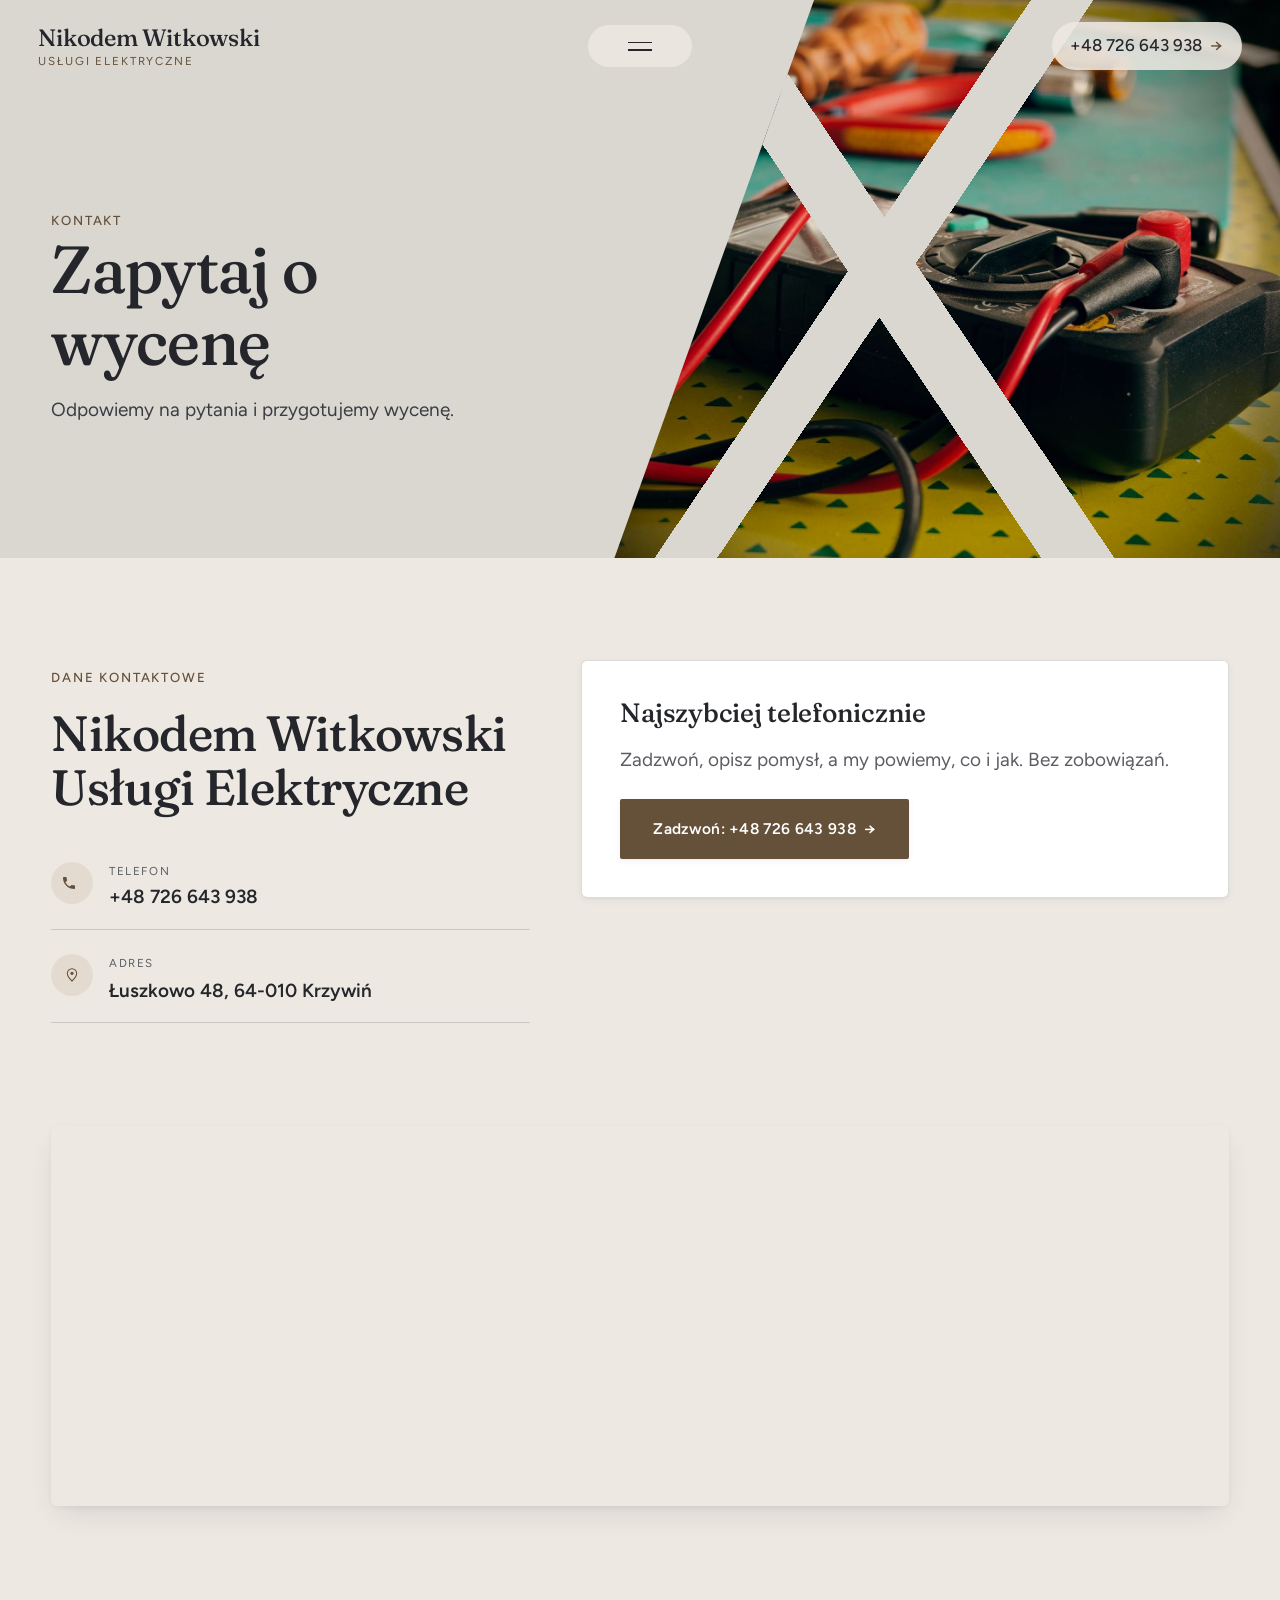
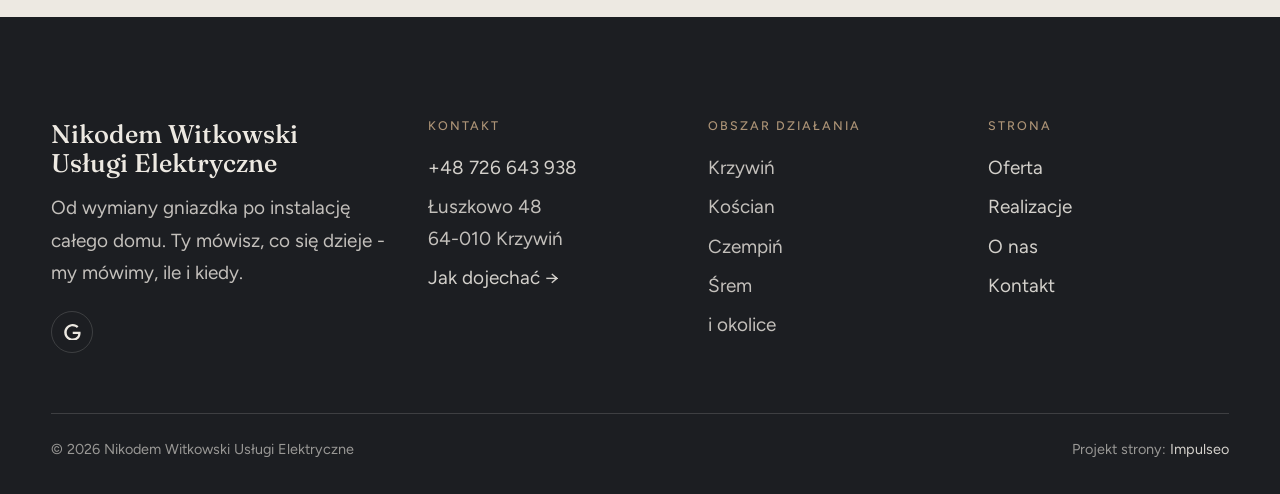
==== commit a21d8a0c: "[claude-edit][cmt:24c44cbe-1755-41c5-a610-ef40a5b4693e] przebudowa wyglądu na wzór klindworthroofing" ====
--- a/kontakt.html
+++ b/kontakt.html
@@ -19,24 +19,42 @@
 <meta name="twitter:card" content="summary_large_image">
 <link rel="preconnect" href="https://fonts.googleapis.com">
 <link rel="preconnect" href="https://fonts.gstatic.com" crossorigin>
-<link href="https://fonts.googleapis.com/css2?family=Sora:wght@600;700;800&family=Manrope:wght@400;500;600&display=swap" rel="stylesheet">
+<link href="https://fonts.googleapis.com/css2?family=Fraunces:opsz,wght@9..144,400;9..144,500&family=Figtree:wght@400;500;600&display=swap" rel="stylesheet">
 <link rel="stylesheet" href="assets/styles.css?v=4cf474de">
+<link rel="stylesheet" href="assets/kw.css?v=1">
 </head>
 <body>
 
-<header class="nav">
-  <div class="wrap nav-inner">
-    <a class="brand" href="index.html"><span class="name">Nikodem Witkowski</span><span class="sub">Krzywiń</span></a>
-    <nav class="nav-links">
-      <a href="oferta.html">Oferta</a>
-      <a href="realizacje.html">Realizacje</a>
-      <a href="o-nas.html">O nas</a>
-      <a href="kontakt.html" class="active" aria-current="page">Kontakt</a>
-      <a href="tel:+48726643938" class="btn btn-accent">Zadzwoń +48 726 643 938</a>
-    </nav>
-    <button class="nav-toggle" aria-label="Menu"><span></span><span></span><span></span></button>
+<header class="kw-head">
+  <a class="kw-brand" href="index.html"><b>Nikodem Witkowski</b><small>Usługi elektryczne</small></a>
+  <button class="kw-burger" type="button" aria-label="Otwórz menu" aria-expanded="false" aria-controls="kw-menu"><span></span><span></span></button>
+  <a class="kw-phone" href="tel:+48726643938">+48 726 643 938 <span class="arr">→</span></a>
+</header>
+<nav class="kw-menu" id="kw-menu" aria-label="Menu">
+  <div>
+    <h4>Strona</h4>
+    <a href="index.html">Start</a>
+    <a href="oferta.html">Oferta</a>
+    <a href="realizacje.html">Realizacje</a>
+    <a href="o-nas.html">O nas</a>
+    <a href="kontakt.html">Kontakt</a>
   </div>
-</header>
+  <div class="kw-menu-small">
+    <h4>Usługi</h4>
+    <a href="oferta.html">Awarie i usterki</a>
+    <a href="oferta.html">Instalacje elektryczne</a>
+    <a href="oferta.html">Rozdzielnice i zabezpieczenia</a>
+    <a href="oferta.html">Oświetlenie i LED</a>
+    <a href="oferta.html">Gniazdka, włączniki i osprzęt</a>
+    <a href="oferta.html">Pomiary i protokoły</a>
+  </div>
+  <div class="kw-menu-small">
+    <h4>Kontakt</h4>
+    <a href="tel:+48726643938">+48 726 643 938</a>
+    <p>Łuszkowo 48, 64-010 Krzywiń</p>
+    <a href="https://maps.google.com/?cid=7391784618655946044&amp;g_mp=Cidnb29nbGUubWFwcy5wbGFjZXMudjEuUGxhY2VzLlNlYXJjaFRleHQQAhgEIAA" target="_blank" rel="noopener">Opinie w Google →</a>
+  </div>
+</nav>
 
 <main>
 <section class="pagehead">
@@ -46,6 +64,7 @@
     <h1>Zapytaj o wycenę</h1>
     <p>Odpowiemy na pytania i przygotujemy wycenę.</p>
   </div>
+  <span class="kw-ph-stripes" aria-hidden="true"></span>
 </section>
 <section>
   <div class="wrap contact-grid">
@@ -73,31 +92,32 @@
 </section>
 </main>
 
-<footer>
+<footer class="kw-foot">
   <div class="wrap">
-    <div class="foot-grid">
-      <div class="foot-brand">
-        <div class="name">Nikodem Witkowski Usługi Elektryczne</div>
-        <p>Od wymiany gniazdka po instalację całego domu. Ty mówisz, co się dzieje - my mówimy, ile i kiedy.</p>
+    <div class="kw-foot-grid">
+      <div>
+        <div class="nm">Nikodem Witkowski<br>Usługi Elektryczne</div>
+        <p>Od wymiany gniazdka po instalację całego domu. Ty mówisz, co się dzieje - my mówimy, ile i kiedy.</p>
+        <div class="foot-soc kw-soc"><a class="soc" href="https://maps.google.com/?cid=7391784618655946044&amp;g_mp=Cidnb29nbGUubWFwcy5wbGFjZXMudjEuUGxhY2VzLlNlYXJjaFRleHQQAhgEIAA" target="_blank" rel="noopener" aria-label="Google - Nikodem Witkowski Usługi Elektryczne"><svg viewBox="0 0 24 24" width="20" height="20" aria-hidden="true" focusable="false"><path d="M12.48 10.92v3.28h7.84c-.24 1.84-.853 3.187-1.787 4.133-1.147 1.147-2.933 2.4-6.053 2.4-4.827 0-8.6-3.893-8.6-8.72s3.773-8.72 8.6-8.72c2.6 0 4.507 1.027 5.907 2.347l2.307-2.307C18.747 1.44 16.133 0 12.48 0 5.867 0 .307 5.387.307 12s5.56 12 12.173 12c3.573 0 6.267-1.173 8.373-3.36 2.16-2.16 2.84-5.213 2.84-7.667 0-.76-.053-1.467-.173-2.053H12.48z" fill="currentColor"/></svg></a></div>
       </div>
-      <div class="foot-col">
-        <h4>Nawigacja</h4>
-        <a href="oferta.html">Oferta</a>
-        <a href="realizacje.html">Realizacje</a>
-        <a href="o-nas.html">O nas</a>
-        <a href="kontakt.html">Kontakt</a>
+      <div>
+        <h4>Kontakt</h4>
+        <ul>
+          <li><a href="tel:+48726643938">+48 726 643 938</a></li>
+          <li>Łuszkowo 48<br>64-010 Krzywiń</li>
+          <li><a href="https://maps.google.com/?cid=7391784618655946044&amp;g_mp=Cidnb29nbGUubWFwcy5wbGFjZXMudjEuUGxhY2VzLlNlYXJjaFRleHQQAhgEIAA" target="_blank" rel="noopener">Jak dojechać →</a></li>
+        </ul>
       </div>
-      <div class="foot-col">
-        <h4>Kontakt</h4>
-        <a href="tel:+48726643938">+48 726 643 938</a>
-        <p>Łuszkowo 48, 64-010 Krzywiń</p>
-        <a href="https://maps.google.com/?cid=7391784618655946044&g_mp=Cidnb29nbGUubWFwcy5wbGFjZXMudjEuUGxhY2VzLlNlYXJjaFRleHQQAhgEIAA" target="_blank" rel="noopener">Jak dojechać →</a>
-      <div class="foot-soc">
-        <a class="soc" href="https://maps.google.com/?cid=7391784618655946044&g_mp=Cidnb29nbGUubWFwcy5wbGFjZXMudjEuUGxhY2VzLlNlYXJjaFRleHQQAhgEIAA" target="_blank" rel="noopener" aria-label="Google - Nikodem Witkowski Usługi Elektryczne"><svg viewBox="0 0 24 24" aria-hidden="true" focusable="false"><path d="M12.48 10.92v3.28h7.84c-.24 1.84-.853 3.187-1.787 4.133-1.147 1.147-2.933 2.4-6.053 2.4-4.827 0-8.6-3.893-8.6-8.72s3.773-8.72 8.6-8.72c2.6 0 4.507 1.027 5.907 2.347l2.307-2.307C18.747 1.44 16.133 0 12.48 0 5.867 0 .307 5.387.307 12s5.56 12 12.173 12c3.573 0 6.267-1.173 8.373-3.36 2.16-2.16 2.84-5.213 2.84-7.667 0-.76-.053-1.467-.173-2.053H12.48z" fill="currentColor"/></svg></a>
+      <div>
+        <h4>Obszar działania</h4>
+        <ul><li>Krzywiń</li><li>Kościan</li><li>Czempiń</li><li>Śrem</li><li>i okolice</li></ul>
       </div>
+      <div>
+        <h4>Strona</h4>
+        <ul><li><a href="oferta.html">Oferta</a></li><li><a href="realizacje.html">Realizacje</a></li><li><a href="o-nas.html">O nas</a></li><li><a href="kontakt.html">Kontakt</a></li></ul>
       </div>
     </div>
-    <div class="foot-bot">
+    <div class="kw-foot-bot">
       <span>© 2026 Nikodem Witkowski Usługi Elektryczne</span>
       <span>Projekt strony: <a class="foot-credit" href="https://impulseo.pl" target="_blank" rel="noopener">Impulseo</a></span>
     </div>
@@ -107,5 +127,6 @@
 <div class="demo-wazne" data-do="2026-11-03" data-cykl="3" hidden><svg class="dw-ico" width="13" height="13" viewBox="0 0 24 24" fill="none" aria-hidden="true"><circle cx="12" cy="12" r="8.6" stroke="currentColor" stroke-width="1.8"/><path d="M12 7.2V12l3.3 2" stroke="currentColor" stroke-width="1.8" stroke-linecap="round"/></svg><span class="dw-txt"></span></div>
 
 <script src="assets/main.js"></script>
+<script src="assets/kw.js"></script>
 </body>
 </html>
--- a/assets/kw.css
+++ b/assets/kw.css
@@ -0,0 +1,232 @@
+/* ============================================================
+   SKÓRKA „KW" - układ i nastrój wg wzoru klienta (klindworthroofing.com, 28.10.2026)
+   Beż + grafit + piaskowy akcent, szeryfowe nagłówki, zdjęcie hero w ukośnych pasach.
+   Ładowana PO styles.css, więc ten :root wygrywa nad wszystkimi wcześniejszymi.
+   ============================================================ */
+:root{
+  --kw-sand:#d9d7d0;        /* tło hero */
+  --kw-cream:#ede9e2;       /* jasne tło sekcji */
+  --kw-stone:#b9b6ad;       /* tło oferty */
+  --kw-ink:#24262b;         /* grafit - sekcje ciemne i tekst */
+  --kw-tan:#ac9376;         /* akcent na ciemnym */
+  --kw-tan-d:#65503a;       /* akcent na jasnym (kontrast) */
+  --kw-line-d:rgba(237,233,226,.16);
+  --kw-line-l:rgba(36,38,43,.16);
+
+  --paper:var(--kw-cream); --paper-2:#e4e0d8; --paper-3:#e4e0d8;
+  --ink:var(--kw-ink); --ink-soft:#3a3d44; --muted:#5b5d63;
+  --line:var(--kw-line-l);
+  --accent:var(--kw-tan-d); --accent-d:#6a5439; --accent-soft:rgba(172,147,118,.16);
+  --accent-text:var(--kw-tan-d); --gold:var(--kw-tan-d);
+  --dark:var(--kw-ink);
+  --r-sm:2px; --r-md:4px; --r-lg:6px;
+  --font-display:'Fraunces',Georgia,serif;
+  --font-body:'Figtree',system-ui,sans-serif;
+}
+body{background:var(--kw-cream);color:var(--kw-ink);font-family:var(--font-body)}
+h1,h2,h3{font-family:var(--font-display);font-weight:500;letter-spacing:-.01em;font-variation-settings:"SOFT" 50,"WONK" 0}
+.eyebrow::before{display:none}
+.eyebrow{color:var(--kw-tan-d);letter-spacing:.14em;text-transform:uppercase;font-size:.82rem;font-weight:500}
+
+/* ---------- PRZYCISKI (owalne, obrysowane jak we wzorze) ---------- */
+.kw-btn{display:inline-flex;align-items:center;gap:.6em;padding:.95em 1.9em;border-radius:999px;border:1px solid currentColor;
+  font:500 1rem/1 var(--font-body);color:inherit;text-decoration:none;background:transparent;
+  transition:background-color .35s ease,color .35s ease,border-color .35s ease}
+.kw-btn:hover,.kw-btn:focus-visible{background:var(--kw-ink);color:var(--kw-cream);border-color:var(--kw-ink)}
+.kw-dark .kw-btn:hover,.kw-dark .kw-btn:focus-visible{background:var(--kw-cream);color:var(--kw-ink);border-color:var(--kw-cream)}
+.kw-btn .arr{transition:transform .35s ease}
+.kw-btn:hover .arr{transform:translateX(4px)}
+
+/* ---------- NAGŁÓWEK: nazwa | owalny przycisk menu | telefon ---------- */
+.kw-head{position:fixed;inset:0 0 auto 0;z-index:60;display:grid;grid-template-columns:1fr auto 1fr;align-items:center;
+  padding:22px clamp(18px,3vw,40px);transition:background-color .35s ease,padding .35s ease,box-shadow .35s ease}
+.kw-head.is-stuck{background:rgba(217,215,208,.94);backdrop-filter:blur(8px);-webkit-backdrop-filter:blur(8px);padding-block:12px;box-shadow:0 1px 0 var(--kw-line-l)}
+.kw-brand{display:flex;flex-direction:column;line-height:1.05;text-decoration:none;color:var(--kw-ink);justify-self:start}
+.kw-brand b{font:500 clamp(1.15rem,1rem + .6vw,1.5rem)/1.05 var(--font-display);letter-spacing:-.01em}
+.kw-brand small{font-size:.72rem;letter-spacing:.16em;text-transform:uppercase;color:var(--kw-tan-d);margin-top:4px}
+.kw-burger{justify-self:center;width:104px;height:42px;border-radius:999px;border:0;background:rgba(237,233,226,.85);cursor:pointer;
+  display:flex;flex-direction:column;align-items:center;justify-content:center;gap:6px;transition:background-color .3s ease}
+.kw-burger:hover{background:#fff}
+.kw-burger span{display:block;width:24px;height:1.5px;background:var(--kw-ink);transition:transform .35s ease}
+.kw-burger[aria-expanded="true"] span:first-child{transform:translateY(3.75px) rotate(45deg)}
+.kw-burger[aria-expanded="true"] span:last-child{transform:translateY(-3.75px) rotate(-45deg)}
+.kw-phone{justify-self:end;color:var(--kw-ink);text-decoration:none;font-weight:500;font-size:1.06rem;display:inline-flex;gap:.45em;align-items:center;white-space:nowrap}
+.kw-phone .arr{color:var(--kw-tan-d);transition:transform .3s ease}
+.kw-phone:hover .arr{transform:translateX(4px)}
+
+/* ---------- MENU NAKŁADKA ---------- */
+.kw-menu{position:fixed;inset:0;z-index:55;background:var(--kw-ink);color:var(--kw-cream);padding:120px clamp(20px,6vw,90px) 48px;
+  display:grid;grid-template-columns:repeat(3,minmax(0,1fr));gap:40px;align-content:center;overflow:auto;
+  opacity:0;visibility:hidden;transition:opacity .4s ease,visibility .4s}
+.kw-menu.open{opacity:1;visibility:visible}
+body.kw-menu-on .kw-head{background:transparent;box-shadow:none;backdrop-filter:none}
+body.kw-menu-on .kw-brand,body.kw-menu-on .kw-phone{color:var(--kw-cream)}
+.kw-menu h4{font:500 .78rem/1 var(--font-body);letter-spacing:.16em;text-transform:uppercase;color:var(--kw-tan);margin-bottom:22px}
+.kw-menu a{display:block;width:max-content;max-width:100%;color:var(--kw-cream);text-decoration:none;font:400 clamp(1.5rem,1.2rem + 1.2vw,2.3rem)/1.35 var(--font-display);position:relative}
+.kw-menu .kw-menu-small a,.kw-menu .kw-menu-small p{font:400 1.08rem/1.8 var(--font-body);color:rgba(237,233,226,.82)}
+.kw-menu a::after{content:"";position:absolute;left:0;right:0;bottom:.08em;height:1px;background:var(--kw-tan);transform:scaleX(0);transform-origin:left;transition:transform .4s ease}
+.kw-menu a:hover::after,.kw-menu a:focus-visible::after{transform:scaleX(1)}
+
+/* ---------- HERO: tekst po lewej, zdjęcie w ukośnych pasach po prawej ---------- */
+.kw-hero{position:relative;min-height:100vh;min-height:100svh;background:var(--kw-sand);display:grid;grid-template-columns:1fr 1fr;align-items:center;
+  padding:120px 0 60px;overflow:hidden}
+.kw-hero-txt{padding-left:clamp(20px,8.3vw,120px);padding-right:24px;position:relative;z-index:2;max-width:640px}
+.kw-kicker{display:block;color:var(--kw-tan-d);letter-spacing:.06em;text-transform:uppercase;font-size:1.02rem;margin-bottom:18px}
+.kw-hero h1{font-size:clamp(2.7rem,1.6rem + 3.6vw,5rem);line-height:1.02;color:var(--kw-ink);max-width:12ch;margin-bottom:24px}
+.kw-hero p{font-size:clamp(1.05rem,1rem + .25vw,1.2rem);line-height:1.6;color:#3a3d44;max-width:44ch;margin-bottom:32px}
+.kw-hero-cta{display:flex;flex-wrap:wrap;gap:14px;align-items:center}
+.kw-hero-cta .kw-tel{color:var(--kw-ink);font-weight:500;text-decoration:none;padding:.95em .4em;border-bottom:1px solid transparent}
+.kw-hero-cta .kw-tel:hover{border-bottom-color:var(--kw-ink)}
+.kw-hero-art{position:absolute;top:0;right:0;bottom:0;width:58%;clip-path:polygon(34% 0,100% 0,100% 100%,0 100%)}
+.kw-stripes{position:relative;overflow:hidden}
+.kw-stripes img{width:100%;height:100%;object-fit:cover;display:block}
+.kw-stripes::after{content:"";position:absolute;inset:-2px;pointer-events:none;
+  background:
+    linear-gradient(56deg,transparent 41%,var(--kw-stripe,var(--kw-sand)) 41%,var(--kw-stripe,var(--kw-sand)) 48%,transparent 48%),
+    linear-gradient(-56deg,transparent 52%,var(--kw-stripe,var(--kw-sand)) 52%,var(--kw-stripe,var(--kw-sand)) 58.5%,transparent 58.5%),
+    linear-gradient(56deg,transparent 70%,var(--kw-stripe,var(--kw-sand)) 70%,var(--kw-stripe,var(--kw-sand)) 75%,transparent 75%)}
+.kw-hero-trust{display:flex;align-items:center;gap:.5em;margin-top:28px;font-size:.95rem;color:#3a3d44}
+.kw-hero-trust .ico-star{color:#c9971c}
+
+/* ---------- SEKCJE CIEMNE ---------- */
+.kw-dark{background:var(--kw-ink);color:var(--kw-cream)}
+.kw-dark h2,.kw-dark h3{color:var(--kw-cream)}
+.kw-what{padding:clamp(80px,10vw,150px) 0 clamp(60px,7vw,110px)}
+.kw-what-top{display:grid;grid-template-columns:minmax(0,1fr) minmax(0,2fr);gap:40px;align-items:start}
+.kw-vlabel{writing-mode:vertical-rl;transform:rotate(180deg);justify-self:center;color:var(--kw-tan);letter-spacing:.2em;text-transform:uppercase;font-size:.86rem}
+.kw-what-top p{font-size:clamp(1.25rem,1.05rem + .8vw,1.75rem);line-height:1.5;color:rgba(237,233,226,.88);max-width:34ch}
+.kw-duo{display:grid;grid-template-columns:minmax(0,1.8fr) minmax(0,1fr);gap:clamp(30px,8vw,120px);margin-top:clamp(60px,7vw,100px);align-items:start}
+.kw-duo a{color:var(--kw-cream);text-decoration:none;display:block}
+.kw-duo figure{overflow:hidden;aspect-ratio:3/2}
+.kw-duo img{width:100%;height:100%;object-fit:cover;filter:brightness(.9);transition:transform 1.4s cubic-bezier(.16,.84,.44,1),filter 1.4s cubic-bezier(.16,.84,.44,1)}
+.kw-duo a:hover img{transform:scale(1.05);filter:brightness(1)}
+.kw-duo .cap{display:block;margin-top:18px;font-size:1rem;line-height:1.5;color:rgba(237,233,226,.7)}
+.kw-duo .cap b{display:block;color:var(--kw-cream);font-weight:500}
+.kw-duo .cap .arr{color:var(--kw-tan);transition:transform .35s ease;display:inline-block}
+.kw-duo a:hover .cap .arr{transform:translateX(4px)}
+.kw-duo-small{margin-top:0}
+
+/* ---------- REALIZACJE: wielkie słowo + pełnoszerokie kadry ---------- */
+.kw-work{padding:clamp(20px,3vw,40px) 0 clamp(80px,9vw,130px)}
+.kw-giant{font:500 clamp(4.2rem,1rem + 15vw,15rem)/.9 var(--font-display);color:#b9b6ad;text-align:center;letter-spacing:-.02em;margin:0 0 clamp(30px,4vw,60px)}
+.kw-proj{display:grid;gap:26px;width:min(94%,1360px);margin-inline:auto}
+.kw-proj a{position:relative;display:block;overflow:hidden;aspect-ratio:16/8.5;color:var(--kw-cream);text-decoration:none}
+.kw-proj img{width:100%;height:100%;object-fit:cover;filter:brightness(.72);transition:transform 1.4s cubic-bezier(.16,.84,.44,1),filter 1.4s cubic-bezier(.16,.84,.44,1)}
+.kw-proj a:hover img{transform:scale(1.05);filter:brightness(.85)}
+.kw-proj .nm{position:absolute;left:clamp(20px,6vw,80px);top:clamp(20px,6vw,70px);font:500 clamp(2rem,1.2rem + 2.6vw,3.6rem)/1 var(--font-display);text-shadow:0 2px 20px rgba(0,0,0,.35)}
+.kw-proj .ds{position:absolute;left:clamp(20px,6vw,80px);bottom:clamp(20px,4vw,50px);max-width:40ch;font-size:1.02rem;color:rgba(237,233,226,.9);text-shadow:0 1px 12px rgba(0,0,0,.5)}
+.kw-center{text-align:center;margin-top:clamp(40px,5vw,70px)}
+
+/* ---------- OFERTA ---------- */
+.kw-services{background:var(--kw-stone);padding:clamp(80px,9vw,130px) 0}
+.kw-services .head{text-align:center;max-width:22ch;margin:0 auto clamp(50px,6vw,80px)}
+.kw-services .head h2{font-size:clamp(2rem,1.5rem + 1.8vw,3rem);line-height:1.15;margin-top:14px;color:var(--kw-ink)}
+.kw-services .eyebrow{justify-content:center}
+.kw-svc-list{list-style:none;padding:0;margin:0;display:grid;gap:0}
+.kw-svc-item{display:grid;grid-template-columns:minmax(0,1.1fr) minmax(0,1.6fr) auto;gap:clamp(24px,5vw,70px);align-items:center;padding:34px 0;border-top:1px solid var(--kw-line-l)}
+.kw-svc-item:last-child{border-bottom:1px solid var(--kw-line-l)}
+.kw-svc-item figure{overflow:hidden;aspect-ratio:16/10}
+.kw-svc-item img{width:100%;height:100%;object-fit:cover;transition:transform 1.4s cubic-bezier(.16,.84,.44,1)}
+.kw-svc-item:hover img{transform:scale(1.05)}
+.kw-svc-item h3{font-size:clamp(1.5rem,1.2rem + 1vw,2.1rem);color:var(--kw-ink);margin-bottom:12px}
+.kw-svc-item p{color:#34363b;line-height:1.6;max-width:48ch}
+.kw-round{width:52px;height:52px;border-radius:50%;border:1px solid var(--kw-ink);display:grid;place-items:center;color:var(--kw-ink);text-decoration:none;font-size:1.1rem;
+  transition:background-color .35s ease,color .35s ease}
+.kw-round:hover,.kw-svc-item:hover .kw-round{background:var(--kw-ink);color:var(--kw-cream)}
+
+/* ---------- OPINIE ---------- */
+.kw-quotes{background:var(--kw-cream);padding:clamp(80px,9vw,130px) 0}
+.kw-quotes .head{display:flex;justify-content:space-between;align-items:end;gap:20px;flex-wrap:wrap;margin-bottom:clamp(40px,5vw,64px)}
+.kw-quotes .head h2{font-size:clamp(2rem,1.5rem + 1.8vw,3rem);color:var(--kw-ink);margin-top:12px}
+.kw-quotes .gl{display:inline-flex;align-items:center;gap:.5em;color:var(--kw-ink);text-decoration:none;font-weight:500;border-bottom:1px solid var(--kw-line-l);padding-bottom:4px}
+.kw-quotes .gl:hover{border-bottom-color:var(--kw-ink)}
+.kw-q-grid{display:grid;grid-template-columns:repeat(3,minmax(0,1fr));gap:clamp(28px,4vw,56px)}
+.kw-q{border-top:1px solid var(--kw-line-l);padding-top:28px;margin:0}
+.kw-q blockquote{font:400 clamp(1.2rem,1.05rem + .5vw,1.5rem)/1.45 var(--font-display);color:var(--kw-ink);margin:0 0 22px}
+.kw-q figcaption{font-size:.95rem;color:#5b5d63}
+.kw-q figcaption b{display:block;color:var(--kw-ink);font-weight:500}
+.kw-stars{color:#c9971c;display:flex;gap:2px;margin-bottom:16px}
+
+/* ---------- POPRACUJMY RAZEM ---------- */
+.kw-together{padding:clamp(90px,11vw,170px) 0;text-align:center}
+.kw-together .eyebrow{justify-content:center;color:var(--kw-tan)}
+.kw-together h2{font-size:clamp(2.6rem,1.4rem + 4.6vw,6rem);line-height:1;margin:18px auto 30px;max-width:14ch}
+.kw-together .big-tel{display:block;font:400 clamp(1.6rem,1.2rem + 1.6vw,2.6rem)/1.2 var(--font-display);color:var(--kw-cream);text-decoration:none;margin-bottom:34px}
+.kw-together .big-tel:hover{color:var(--kw-tan)}
+.kw-together p{color:rgba(237,233,226,.75);max-width:46ch;margin:0 auto 34px}
+
+/* ---------- STOPKA ---------- */
+.kw-foot{background:#1c1e22;color:rgba(237,233,226,.8);padding:clamp(70px,8vw,110px) 0 32px}
+.kw-foot a{color:rgba(237,233,226,.88);text-decoration:none}
+.kw-foot a:hover{color:var(--kw-tan)}
+.kw-foot-grid{display:grid;grid-template-columns:1.4fr 1fr 1fr 1fr;gap:40px}
+.kw-foot h4{font:500 .78rem/1 var(--font-body);letter-spacing:.16em;text-transform:uppercase;color:var(--kw-tan);margin-bottom:20px}
+.kw-foot .nm{font:500 1.6rem/1.15 var(--font-display);color:var(--kw-cream);margin-bottom:14px}
+.kw-foot ul{list-style:none;padding:0;margin:0;display:grid;gap:8px}
+.kw-foot p{line-height:1.7}
+.kw-foot-bot{display:flex;justify-content:space-between;gap:20px;flex-wrap:wrap;border-top:1px solid var(--kw-line-d);margin-top:60px;padding-top:24px;font-size:.9rem;color:rgba(237,233,226,.6)}
+
+/* ---------- PODSTRONY: nagłówek jak hero (beż + zdjęcie w pasach) ---------- */
+.pagehead{background:var(--kw-sand);min-height:62vh;min-height:62svh;align-items:center;border-bottom:0;padding:130px 0 60px}
+.pagehead::after{display:none}
+.pagehead img{left:auto;width:52%;clip-path:polygon(30% 0,100% 0,100% 100%,0 100%)}
+.pagehead .kw-ph-stripes{position:absolute;top:0;right:0;bottom:0;width:52%;clip-path:polygon(30% 0,100% 0,100% 100%,0 100%);pointer-events:none;z-index:1;
+  background:
+    linear-gradient(56deg,transparent 41%,var(--kw-sand) 41%,var(--kw-sand) 48%,transparent 48%),
+    linear-gradient(-56deg,transparent 54%,var(--kw-sand) 54%,var(--kw-sand) 60%,transparent 60%)}
+.pagehead .wrap{color:var(--kw-ink);padding-block:0}
+.pagehead h1{color:var(--kw-ink);text-shadow:none;max-width:11ch;font-size:clamp(2.6rem,1.6rem + 3.2vw,4.6rem)}
+.pagehead .eyebrow{color:var(--kw-tan-d)}
+.pagehead p{color:#3a3d44;text-shadow:none}
+.cta{background:var(--kw-ink)}
+footer.kw-foot{view-transition-name:mt-foot}
+
+/* ---------- RESPONSYWNOŚĆ ---------- */
+@media (max-width:980px){
+  .kw-foot-grid{grid-template-columns:1fr 1fr}
+  .kw-q-grid{grid-template-columns:1fr}
+  .kw-menu{grid-template-columns:1fr 1fr}
+}
+@media (max-width:820px){
+  .kw-hero{grid-template-columns:1fr;padding:110px 0 0;min-height:0}
+  .kw-hero-txt{padding:0 22px 40px;max-width:none}
+  .kw-hero-art{position:relative;width:100%;height:62vw;min-height:280px;clip-path:polygon(0 14%,100% 0,100% 100%,0 100%)}
+  .kw-what-top{grid-template-columns:1fr;gap:18px}
+  .kw-vlabel{writing-mode:horizontal-tb;transform:none;justify-self:start}
+  .kw-duo{grid-template-columns:1fr}
+  .kw-svc-item{grid-template-columns:1fr;gap:18px}
+  .kw-round{display:none}
+  .kw-proj a{aspect-ratio:4/3.4}
+  .pagehead{min-height:0;display:flex;flex-direction:column-reverse;align-items:stretch;padding:110px 0 0}
+  .pagehead img,.pagehead .kw-ph-stripes{position:relative;display:block;width:100%;height:56vw;clip-path:polygon(0 14%,100% 0,100% 100%,0 100%)}
+  .pagehead .kw-ph-stripes{position:absolute;top:auto;bottom:0;height:56vw}
+  .pagehead .wrap{padding-bottom:36px}
+}
+@media (max-width:640px){
+  .kw-head{grid-template-columns:1fr auto;padding:14px 16px}
+  .kw-phone{display:none}
+  .kw-burger{justify-self:end;width:72px;height:40px}
+  .kw-menu{grid-template-columns:1fr;align-content:start;padding-top:100px}
+  .kw-foot-grid{grid-template-columns:1fr}
+  .kw-brand b{font-size:1.1rem}
+}
+.kw-soc{display:flex;gap:10px;margin-top:22px}
+.kw-soc .soc{width:42px;height:42px;border-radius:50%;border:1px solid var(--kw-line-d);display:grid;place-items:center;color:var(--kw-cream)}
+.kw-soc .soc:hover{border-color:var(--kw-tan);color:var(--kw-tan)}
+.kw-soc svg{width:18px;height:18px}
+
+/* poprawki po oględzinach zrzutów */
+.kw-hero-art.kw-stripes{position:absolute}
+.kw-dark .kw-giant{color:#b9b6ad}
+.kw-proj a::after{content:"";position:absolute;inset:0;pointer-events:none;
+  background:linear-gradient(180deg,rgba(20,22,26,.62) 0%,rgba(20,22,26,.18) 42%,rgba(20,22,26,.18) 60%,rgba(20,22,26,.7) 100%)}
+.kw-proj .nm,.kw-proj .ds{z-index:2}
+@media (max-width:820px){ .kw-hero-art.kw-stripes{position:relative} }
+.kw-phone{background:rgba(237,233,226,.88);padding:.6em 1.1em;border-radius:999px;transition:background-color .3s ease}
+.kw-phone:hover{background:#fff}
+body.kw-menu-on .kw-phone{background:transparent}
+.kw-services .head{max-width:780px}
+.kw-services .head h2{max-width:none}
+.kw-services .head::after,.kw-quotes .head::after{display:none}
+.kw-services .head h2::after,.kw-quotes .head h2::after{display:none}
+.kw-quotes .head{align-items:flex-end}
